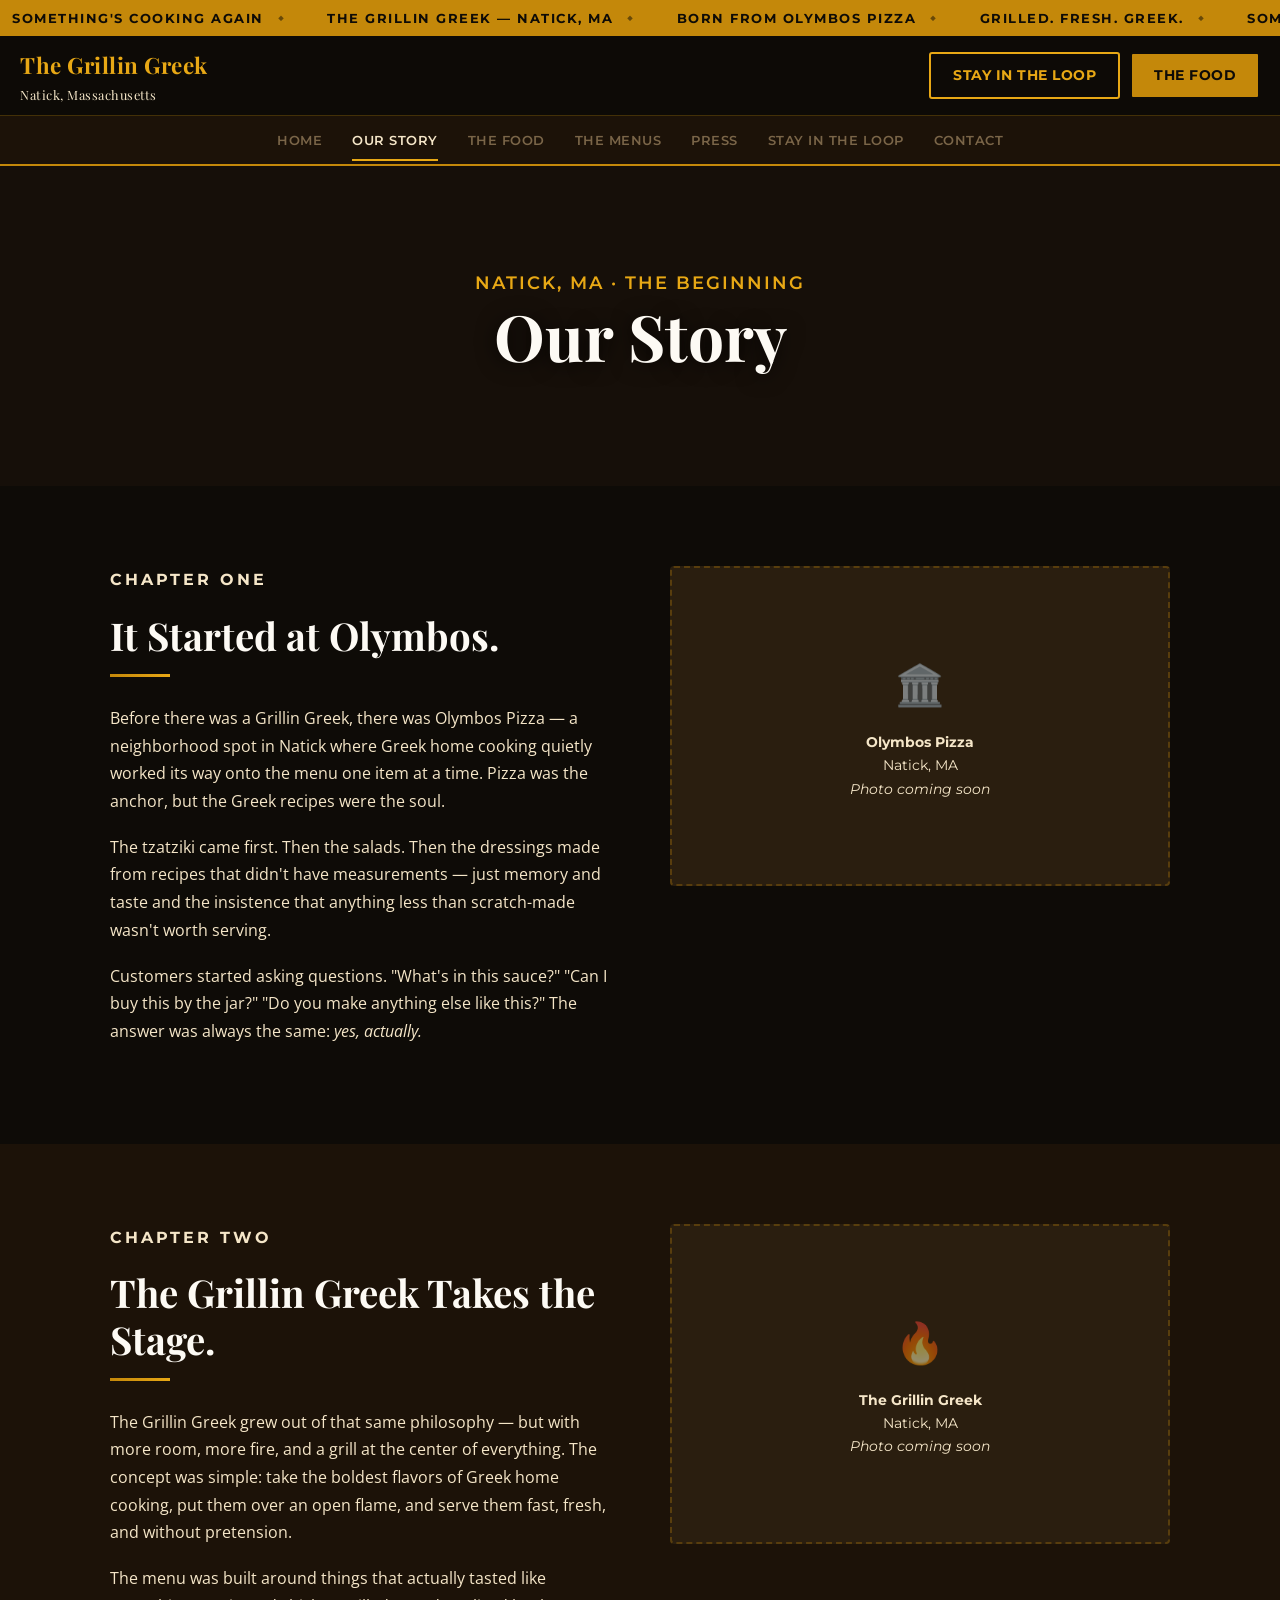
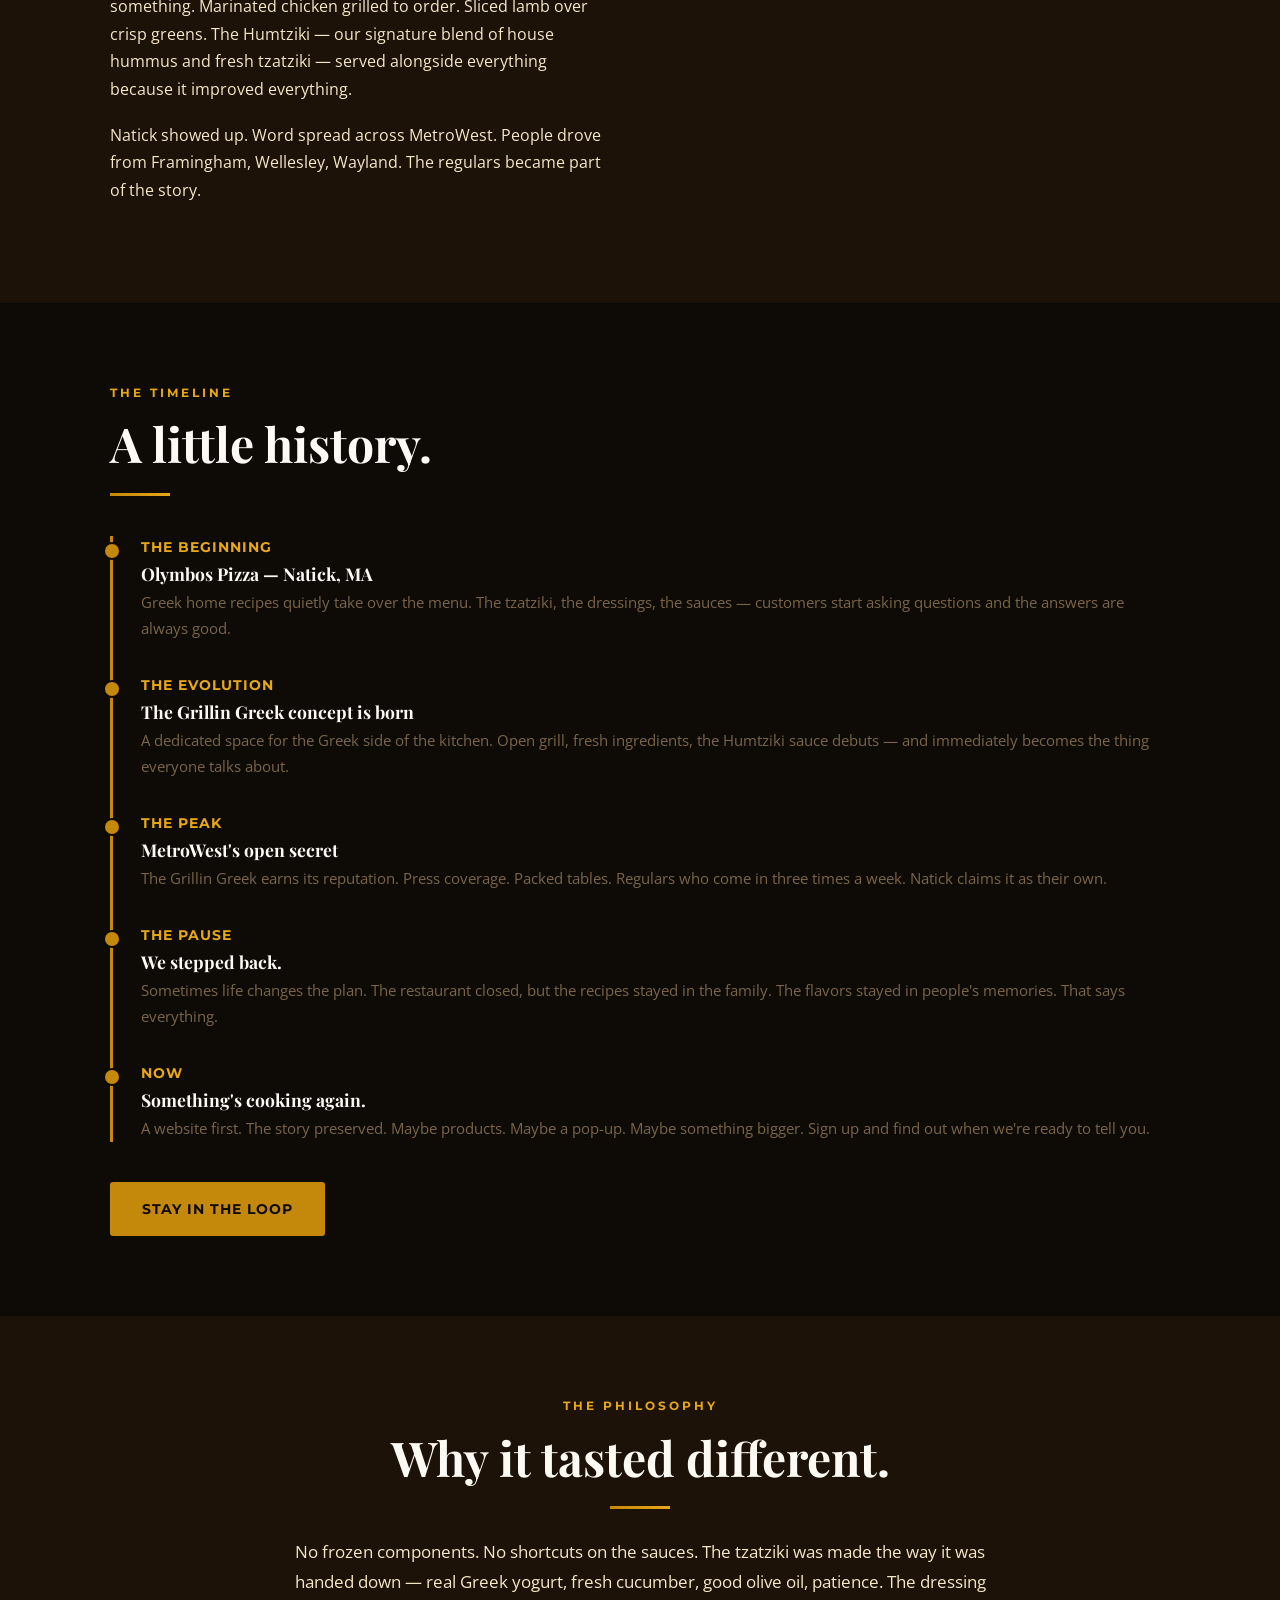
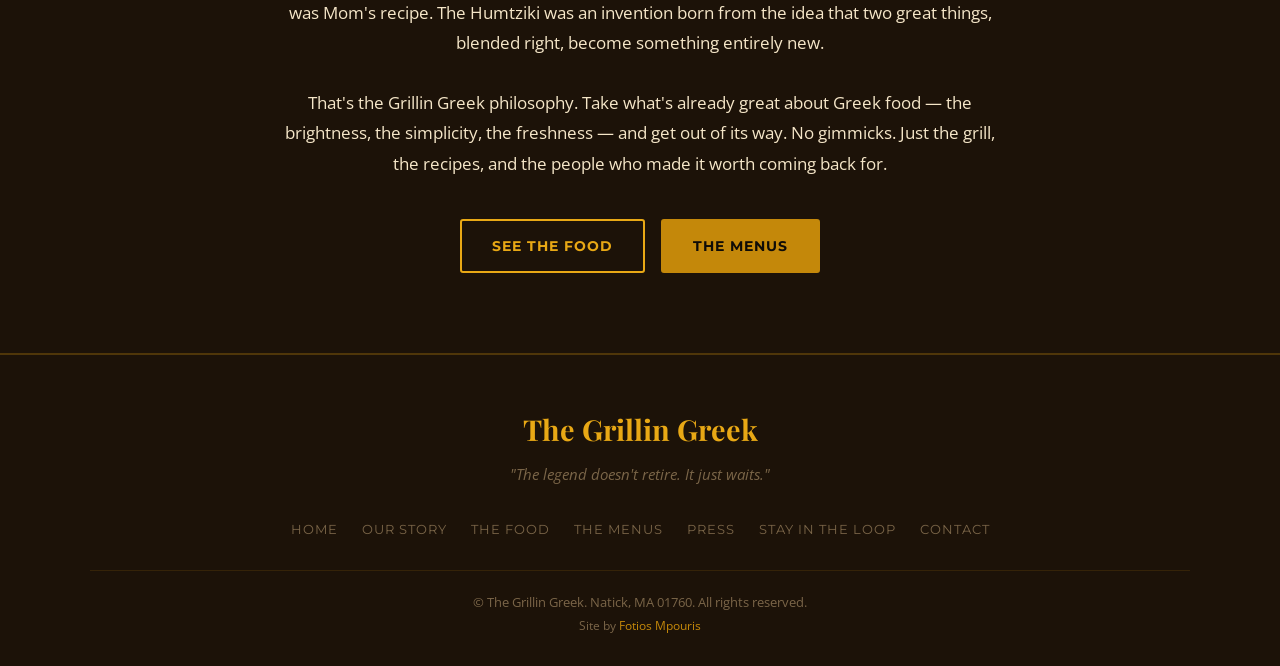
==== about.html @ 69ef20a0 "Rebrand: The Grillin Greek — full site overhaul from ARL - Complete brand identity: warm charcoal/go" ====
<!DOCTYPE html>
<html lang="en">
<head>
  <meta charset="UTF-8" />
  <meta name="viewport" content="width=device-width, initial-scale=1.0" />
  <title>Our Story — The Grillin Greek</title>
  <meta name="description" content="The story of The Grillin Greek — from Olymbos Pizza in Natick to a MetroWest legend." />
  <link rel="stylesheet" href="style.css" />
</head>
<body>

  <!-- Sticky Header + Nav -->
  <div class="site-header-sticky-container">
    <div class="top-banner">
      <div class="ticker-wrap">
        <div class="ticker-content">
          <span>Something's cooking again</span>
          <span>The Grillin Greek — Natick, MA</span>
          <span>Born from Olymbos Pizza</span>
          <span>Grilled. Fresh. Greek.</span>
          <span>Something's cooking again</span>
          <span>The Grillin Greek — Natick, MA</span>
          <span>Born from Olymbos Pizza</span>
          <span>Grilled. Fresh. Greek.</span>
        </div>
      </div>
    </div>

    <header>
      <div class="header-content">
        <div class="logo-group">
          <a href="index.html">
            <div class="logo-text">
              The Grillin Greek
              <span>Natick, Massachusetts</span>
            </div>
          </a>
        </div>
        <div class="header-right">
          <div class="header-buttons">
            <a href="get-involved.html" class="header-notify-btn">Stay in the Loop</a>
            <a href="mission.html" class="header-story-btn">The Food</a>
          </div>
          <button class="hamburger" aria-label="Open menu">
            <div></div><div></div><div></div>
          </button>
        </div>
      </div>
    </header>

    <nav class="main-nav">
      <div class="main-nav-links">
        <a href="index.html">Home</a>
        <a href="about.html" class="active">Our Story</a>
        <a href="mission.html">The Food</a>
        <a href="gallery.html">The Menus</a>
        <a href="projects.html">Press</a>
        <a href="get-involved.html">Stay in the Loop</a>
        <a href="contact.html">Contact</a>
      </div>
    </nav>
  </div>

  <!-- Page Hero -->
  <section class="page-hero" style="background-image: url('images/about.png');">
    <div class="page-hero-content">
      <p class="page-hero-sub">Natick, MA · The Beginning</p>
      <h1>Our Story</h1>
    </div>
  </section>

  <!-- =========================================================
       PART ONE: OLYMBOS PIZZA
       ========================================================= -->
  <section class="section-dark fade-in-section">
    <div class="story-columns">
      <div class="story-text">
        <p class="section-label">Chapter One</p>
        <h2>It Started at Olymbos.</h2>
        <div class="divider"></div>
        <p>
          Before there was a Grillin Greek, there was Olymbos Pizza — a neighborhood
          spot in Natick where Greek home cooking quietly worked its way onto the menu
          one item at a time. Pizza was the anchor, but the Greek recipes were the soul.
        </p>
        <p>
          The tzatziki came first. Then the salads. Then the dressings made from recipes
          that didn't have measurements — just memory and taste and the insistence that
          anything less than scratch-made wasn't worth serving.
        </p>
        <p>
          Customers started asking questions. "What's in this sauce?" "Can I buy this by the jar?"
          "Do you make anything else like this?" The answer was always the same: <em>yes, actually.</em>
        </p>
      </div>
      <div class="story-image-placeholder">
        <span class="ph-icon">🏛️</span>
        <p><strong>Olymbos Pizza</strong><br>Natick, MA<br><em>Photo coming soon</em></p>
      </div>
    </div>
  </section>

  <!-- =========================================================
       PART TWO: THE GRILLIN GREEK IS BORN
       ========================================================= -->
  <section class="section-medium fade-in-section">
    <div class="story-columns" style="flex-direction: row-reverse;">
      <div class="story-text">
        <p class="section-label">Chapter Two</p>
        <h2>The Grillin Greek Takes the Stage.</h2>
        <div class="divider"></div>
        <p>
          The Grillin Greek grew out of that same philosophy — but with more room,
          more fire, and a grill at the center of everything. The concept was simple:
          take the boldest flavors of Greek home cooking, put them over an open flame,
          and serve them fast, fresh, and without pretension.
        </p>
        <p>
          The menu was built around things that actually tasted like something.
          Marinated chicken grilled to order. Sliced lamb over crisp greens.
          The Humtziki — our signature blend of house hummus and fresh tzatziki —
          served alongside everything because it improved everything.
        </p>
        <p>
          Natick showed up. Word spread across MetroWest. People drove from Framingham,
          Wellesley, Wayland. The regulars became part of the story.
        </p>
      </div>
      <div class="story-image-placeholder">
        <span class="ph-icon">🔥</span>
        <p><strong>The Grillin Greek</strong><br>Natick, MA<br><em>Photo coming soon</em></p>
      </div>
    </div>
  </section>

  <!-- =========================================================
       TIMELINE
       ========================================================= -->
  <section class="section-dark fade-in-section">
    <div class="section-wrapper">
      <p class="section-label">The Timeline</p>
      <h2 class="section-title">A little history.</h2>
      <div class="divider"></div>
      <div class="timeline">
        <div class="timeline-item">
          <p class="year">The Beginning</p>
          <h4>Olymbos Pizza — Natick, MA</h4>
          <p>Greek home recipes quietly take over the menu. The tzatziki, the dressings,
             the sauces — customers start asking questions and the answers are always good.</p>
        </div>
        <div class="timeline-item">
          <p class="year">The Evolution</p>
          <h4>The Grillin Greek concept is born</h4>
          <p>A dedicated space for the Greek side of the kitchen. Open grill, fresh ingredients,
             the Humtziki sauce debuts — and immediately becomes the thing everyone talks about.</p>
        </div>
        <div class="timeline-item">
          <p class="year">The Peak</p>
          <h4>MetroWest's open secret</h4>
          <p>The Grillin Greek earns its reputation. Press coverage. Packed tables.
             Regulars who come in three times a week. Natick claims it as their own.</p>
        </div>
        <div class="timeline-item">
          <p class="year">The Pause</p>
          <h4>We stepped back.</h4>
          <p>Sometimes life changes the plan. The restaurant closed, but the recipes
             stayed in the family. The flavors stayed in people's memories. That says everything.</p>
        </div>
        <div class="timeline-item">
          <p class="year">Now</p>
          <h4>Something's cooking again.</h4>
          <p>A website first. The story preserved. Maybe products. Maybe a pop-up.
             Maybe something bigger. Sign up and find out when we're ready to tell you.</p>
        </div>
      </div>
      <div style="margin-top:40px;">
        <a href="get-involved.html" class="btn btn-gold">Stay in the Loop</a>
      </div>
    </div>
  </section>

  <!-- =========================================================
       THE PHILOSOPHY
       ========================================================= -->
  <section class="section-medium fade-in-section">
    <div class="section-wrapper text-center">
      <p class="section-label">The Philosophy</p>
      <h2 class="section-title">Why it tasted different.</h2>
      <div class="divider" style="margin:16px auto 28px;"></div>
      <p class="section-body" style="margin:0 auto 30px;">
        No frozen components. No shortcuts on the sauces. The tzatziki was made the way
        it was handed down — real Greek yogurt, fresh cucumber, good olive oil, patience.
        The dressing was Mom's recipe. The Humtziki was an invention born from the idea
        that two great things, blended right, become something entirely new.
      </p>
      <p class="section-body" style="margin:0 auto;">
        That's the Grillin Greek philosophy. Take what's already great about Greek food —
        the brightness, the simplicity, the freshness — and get out of its way.
        No gimmicks. Just the grill, the recipes, and the people who made it worth coming back for.
      </p>
      <div style="margin-top:40px; display:flex; gap:16px; justify-content:center; flex-wrap:wrap;">
        <a href="mission.html" class="btn btn-outline">See The Food</a>
        <a href="gallery.html" class="btn btn-gold">The Menus</a>
      </div>
    </div>
  </section>

  <!-- Footer -->
  <footer>
    <div class="footer-inner">
      <div class="footer-logo">The Grillin Greek</div>
      <p class="footer-tagline">"The legend doesn't retire. It just waits."</p>
      <nav class="footer-nav">
        <a href="index.html">Home</a>
        <a href="about.html">Our Story</a>
        <a href="mission.html">The Food</a>
        <a href="gallery.html">The Menus</a>
        <a href="projects.html">Press</a>
        <a href="get-involved.html">Stay in the Loop</a>
        <a href="contact.html">Contact</a>
      </nav>
      <p class="footer-copyright">
        © The Grillin Greek. Natick, MA 01760. All rights reserved.<br>
        <span style="font-size:0.75rem;">
          Site by <a href="https://fotiosmpouris.com" target="_blank" rel="noopener" style="color:var(--gg-gold);">Fotios Mpouris</a>
        </span>
      </p>
    </div>
  </footer>

  <script src="script.js"></script>
</body>
</html>
---- style.css ----
/* Import Google Fonts */
@import url('https://fonts.googleapis.com/css2?family=Playfair+Display:ital,wght@0,400;0,700;0,900;1,400;1,700&family=Open+Sans:wght@400;600&family=Montserrat:wght@400;700;900&display=swap');

/* =========================================================
   1. Core Setup & Variables
   ========================================================= */
:root {
  --gg-dark:       #0E0B07;
  --gg-brown:      #1C1208;
  --gg-medium:     #2A1E0F;
  --gg-gold:       #C4880A;
  --gg-amber:      #E8A815;
  --gg-light-gold: #F0C84B;
  --gg-cream:      #F5E6C8;
  --gg-warm-white: #FDFAF4;
  --gg-olive:      #3D5225;
  --gg-blue:       #1B3A6B;
  --gg-stone:      #7A6548;
  --gg-smoke:      rgba(14, 11, 7, 0.85);
  --gg-overlay:    rgba(14, 11, 7, 0.72);

  --banner-height: 36px;
  --header-height: 80px;
  --nav-height:    50px;
  --total-sticky-height: calc(var(--banner-height) + var(--header-height) + var(--nav-height));

  --header-bg: rgba(14, 11, 7, 0.92);
  --header-blur: blur(10px);
}

* { margin: 0; padding: 0; box-sizing: border-box; }
html { scroll-behavior: smooth; }
body {
  font-family: 'Open Sans', Arial, sans-serif;
  line-height: 1.7;
  background-color: var(--gg-dark);
  color: var(--gg-cream);
  overflow-x: hidden;
}
a { color: var(--gg-amber); text-decoration: none; transition: color 0.3s ease; }
a:hover { color: var(--gg-light-gold); }
h1, h2, h3, h4, h5, h6 {
  font-family: 'Playfair Display', Georgia, serif;
  font-weight: 700;
  line-height: 1.2;
  color: var(--gg-warm-white);
}
p { color: var(--gg-cream); }
section[id] { scroll-margin-top: calc(var(--total-sticky-height) + 40px); }

/* =========================================================
   2. Ticker Banner, Header & Navigation
   ========================================================= */
.site-header-sticky-container {
  position: sticky; top: 0; left: 0; width: 100%; z-index: 1000;
}
.top-banner {
  height: var(--banner-height);
  background-color: var(--gg-gold);
  color: var(--gg-dark);
  overflow: hidden;
  position: relative;
}
.ticker-wrap { position: absolute; top: 0; left: 0; width: 100%; height: 100%; }
.ticker-content {
  display: inline-block; white-space: nowrap;
  animation: ticker-scroll 40s linear infinite; height: 100%;
}
.ticker-content span {
  display: inline-flex; align-items: center; height: var(--banner-height);
  padding: 0 12px; color: var(--gg-dark);
  font-family: 'Montserrat', sans-serif; font-weight: 700;
  font-size: 0.82rem; text-transform: uppercase; letter-spacing: 1.5px;
}
.ticker-content span::after {
  content: '◆'; font-size: 0.6rem; margin: 0 14px; opacity: 0.5;
}
@keyframes ticker-scroll { 0% { transform: translateX(0); } 100% { transform: translateX(-50%); } }

header {
  height: var(--header-height);
  background: var(--header-bg);
  backdrop-filter: var(--header-blur);
  -webkit-backdrop-filter: var(--header-blur);
  border-bottom: 1px solid rgba(196, 136, 10, 0.3);
  display: flex; align-items: center;
}
.header-content {
  width: 100%; max-width: 1300px; margin: 0 auto; padding: 0 20px;
  display: flex; justify-content: space-between; align-items: center;
}
.logo-group a { display: flex; align-items: center; gap: 12px; }
.logo { height: 50px; width: auto; }
.logo-text {
  font-family: 'Playfair Display', Georgia, serif;
  font-size: 1.4rem; font-weight: 700;
  color: var(--gg-amber);
  letter-spacing: 0.5px;
}
.logo-text span { color: var(--gg-cream); font-weight: 400; font-size: 0.8rem; display: block; }
.header-right { display: flex; align-items: center; gap: 20px; }
.header-buttons { display: flex; gap: 10px; }
.header-buttons a {
  padding: 9px 22px; font-size: 0.9rem; font-weight: bold; font-family: 'Montserrat', sans-serif;
  border: 2px solid; border-radius: 3px; transition: all 0.3s ease;
  text-transform: uppercase; letter-spacing: 0.5px;
}
.header-notify-btn {
  background: transparent; border-color: var(--gg-amber); color: var(--gg-amber);
}
.header-notify-btn:hover { background: var(--gg-amber); color: var(--gg-dark); }
.header-story-btn {
  background: var(--gg-gold); border-color: var(--gg-gold); color: var(--gg-dark);
}
.header-story-btn:hover { filter: brightness(1.15); color: var(--gg-dark); }

.main-nav {
  height: var(--nav-height);
  background: var(--gg-brown);
  border-bottom: 2px solid var(--gg-gold);
  display: flex; justify-content: center; align-items: center;
}
.main-nav-links { display: flex; gap: 30px; }
.main-nav a {
  color: var(--gg-stone);
  font-family: 'Montserrat', sans-serif; text-transform: uppercase;
  font-weight: 600; font-size: 0.82rem; letter-spacing: 0.5px;
  position: relative; padding: 10px 0;
}
.main-nav a::after {
  content: ''; position: absolute; bottom: 0; left: 0;
  width: 0; height: 2px; background: var(--gg-amber); transition: width 0.3s ease;
}
.main-nav a:hover, .main-nav a.active { color: var(--gg-cream); }
.main-nav a:hover::after, .main-nav a.active::after { width: 100%; }

.hamburger { display: none; cursor: pointer; background: none; border: none; padding: 5px; }
.hamburger div { width: 28px; height: 2px; background-color: var(--gg-cream); margin: 6px 0; transition: 0.4s; }
.hamburger.is-active div:nth-child(1) { transform: rotate(-45deg) translate(-6px, 6px); }
.hamburger.is-active div:nth-child(2) { opacity: 0; }
.hamburger.is-active div:nth-child(3) { transform: rotate(45deg) translate(-6px, -6px); }

.mobile-nav-overlay {
  position: fixed; top: 0; left: 0; width: 100%; height: 100%;
  background: var(--gg-brown); z-index: 1100;
  display: flex; flex-direction: column; align-items: center; justify-content: center;
  transform: translateX(100%); transition: transform 0.4s cubic-bezier(0.77, 0, 0.175, 1);
}
.mobile-nav-overlay.show { transform: translateX(0); }
.mobile-nav-overlay a {
  color: var(--gg-cream); font-size: 1.8rem; margin: 14px 0;
  font-family: 'Playfair Display', serif; font-weight: 700;
}
.mobile-nav-overlay a:hover { color: var(--gg-amber); }
.close-overlay-btn {
  position: absolute; top: 25px; right: 30px;
  font-size: 2.5rem; color: var(--gg-cream); background: none; border: none; cursor: pointer;
}

/* =========================================================
   3. Page Hero Banners (non-home)
   ========================================================= */
.page-hero {
  min-height: 320px;
  display: flex; align-items: center; justify-content: center;
  background-color: var(--gg-medium);
  background-size: cover; background-position: center;
  position: relative; text-align: center; padding: 60px 20px;
}
.page-hero::before {
  content: ''; position: absolute; inset: 0;
  background: var(--gg-overlay);
}
.page-hero-content { position: relative; z-index: 2; max-width: 800px; }
.page-hero h1 {
  font-size: clamp(2.2rem, 6vw, 4rem); color: var(--gg-warm-white);
  text-shadow: 0 2px 20px rgba(0,0,0,0.8);
  margin-bottom: 10px;
}
.page-hero .page-hero-sub {
  font-size: 1.1rem; color: var(--gg-amber);
  font-family: 'Montserrat', sans-serif; text-transform: uppercase;
  letter-spacing: 2px; font-weight: 600;
}

/* =========================================================
   4. Common Section Styles
   ========================================================= */
.section-wrapper {
  max-width: 1100px; margin: 0 auto; padding: 80px 20px;
}
.section-label {
  font-family: 'Montserrat', sans-serif; text-transform: uppercase;
  font-size: 0.75rem; letter-spacing: 3px; color: var(--gg-amber);
  font-weight: 700; margin-bottom: 12px;
}
.section-title {
  font-size: clamp(1.8rem, 4vw, 3rem);
  color: var(--gg-warm-white);
  margin-bottom: 20px;
}
.section-body {
  font-size: 1.05rem; color: var(--gg-cream);
  max-width: 720px; line-height: 1.8;
}
.divider {
  width: 60px; height: 3px;
  background: linear-gradient(90deg, var(--gg-gold), var(--gg-amber));
  margin: 16px 0 28px;
}

/* Alternating section backgrounds */
.section-dark   { background-color: var(--gg-dark); }
.section-medium { background-color: var(--gg-brown); }
.section-warm   { background-color: var(--gg-medium); }

/* =========================================================
   5. Homepage — Hero
   ========================================================= */
#home-page .hero-main {
  min-height: calc(100vh - var(--total-sticky-height));
  display: flex; align-items: center; justify-content: center;
  background-image: url('images/homebannerdark.png');
  background-size: cover; background-position: center;
  position: relative; text-align: center; padding: 80px 20px 60px;
}
#home-page .hero-main::before {
  content: ''; position: absolute; inset: 0;
  background: linear-gradient(180deg,
    rgba(14,11,7,0.75) 0%,
    rgba(14,11,7,0.60) 50%,
    rgba(14,11,7,0.90) 100%);
}
#home-page .hero-content {
  position: relative; z-index: 2; max-width: 900px;
}
#home-page .hero-eyebrow {
  font-family: 'Montserrat', sans-serif; font-weight: 700;
  font-size: 0.8rem; text-transform: uppercase; letter-spacing: 4px;
  color: var(--gg-amber); margin-bottom: 20px;
  display: inline-block;
  border: 1px solid rgba(232, 168, 21, 0.4);
  padding: 6px 18px; border-radius: 2px;
}
#home-page .hero-title {
  font-family: 'Playfair Display', Georgia, serif;
  font-weight: 900; font-size: clamp(3.5rem, 12vw, 8rem);
  color: var(--gg-warm-white); line-height: 1;
  text-shadow: 0 4px 30px rgba(0,0,0,0.8), 0 0 60px rgba(196,136,10,0.2);
  margin-bottom: 10px;
}
#home-page .hero-location {
  font-family: 'Montserrat', sans-serif; font-weight: 400;
  font-size: clamp(0.9rem, 2vw, 1.2rem); text-transform: uppercase;
  letter-spacing: 5px; color: var(--gg-stone); margin-bottom: 28px;
}
#home-page .hero-tagline {
  font-family: 'Playfair Display', Georgia, serif;
  font-style: italic; font-size: clamp(1.3rem, 3.5vw, 2rem);
  color: var(--gg-amber); margin-bottom: 45px;
  text-shadow: 0 2px 10px rgba(0,0,0,0.6);
}
#home-page .hero-buttons {
  display: flex; gap: 16px; justify-content: center; flex-wrap: wrap;
}
#home-page .hero-buttons a {
  padding: 14px 36px; font-size: 1rem; font-weight: bold;
  font-family: 'Montserrat', sans-serif; text-transform: uppercase;
  letter-spacing: 1px; border: 2px solid; border-radius: 3px;
  transition: all 0.3s ease;
}
#home-page .btn-primary {
  background: var(--gg-gold); border-color: var(--gg-gold); color: var(--gg-dark);
}
#home-page .btn-primary:hover { filter: brightness(1.15); color: var(--gg-dark); }
#home-page .btn-ghost {
  background: transparent; border-color: var(--gg-cream); color: var(--gg-cream);
}
#home-page .btn-ghost:hover { background: var(--gg-cream); color: var(--gg-dark); }

/* =========================================================
   6. Homepage — You Remember Us
   ========================================================= */
#home-page .remember-section {
  background-color: var(--gg-brown);
  padding: 80px 20px;
  text-align: center;
}
#home-page .remember-section .section-wrapper {
  padding: 0;
  display: flex; flex-direction: column; align-items: center;
}
#home-page .remember-section blockquote {
  font-family: 'Playfair Display', Georgia, serif;
  font-style: italic; font-size: clamp(1.2rem, 3vw, 1.7rem);
  color: var(--gg-cream); max-width: 720px; line-height: 1.6;
  border-left: 4px solid var(--gg-gold); padding-left: 24px;
  text-align: left; margin: 30px 0;
}

/* =========================================================
   7. Homepage — Signature Cards
   ========================================================= */
#home-page .signatures-section {
  background-color: var(--gg-dark);
  padding: 80px 20px;
}
.signatures-grid {
  display: grid;
  grid-template-columns: repeat(auto-fit, minmax(240px, 1fr));
  gap: 24px; margin-top: 40px;
}
.sig-card {
  background: var(--gg-brown);
  border: 1px solid rgba(196, 136, 10, 0.2);
  border-radius: 4px; padding: 36px 28px;
  text-align: center; transition: all 0.3s ease;
}
.sig-card:hover {
  border-color: var(--gg-amber);
  transform: translateY(-4px);
  box-shadow: 0 8px 30px rgba(196, 136, 10, 0.15);
}
.sig-card .sig-icon {
  font-size: 2.8rem; margin-bottom: 16px; display: block;
}
.sig-card h3 {
  font-size: 1.3rem; color: var(--gg-amber); margin-bottom: 10px;
}
.sig-card p { font-size: 0.95rem; color: var(--gg-stone); line-height: 1.6; }

/* =========================================================
   8. Homepage — Join the List (inline mini form)
   ========================================================= */
#home-page .list-section {
  background-color: var(--gg-medium);
  padding: 80px 20px; text-align: center;
}
#home-page .list-section .section-wrapper { padding: 0; }
.mini-form { display: flex; gap: 12px; justify-content: center; flex-wrap: wrap; margin-top: 32px; }
.mini-form input {
  padding: 14px 20px; font-size: 1rem;
  background: var(--gg-brown); border: 1px solid rgba(196,136,10,0.4);
  color: var(--gg-cream); border-radius: 3px; min-width: 240px;
  font-family: 'Open Sans', sans-serif; outline: none;
  transition: border-color 0.3s;
}
.mini-form input::placeholder { color: var(--gg-stone); }
.mini-form input:focus { border-color: var(--gg-amber); }
.mini-form button {
  padding: 14px 32px; font-size: 1rem; font-weight: 700;
  font-family: 'Montserrat', sans-serif; text-transform: uppercase; letter-spacing: 1px;
  background: var(--gg-gold); color: var(--gg-dark);
  border: none; border-radius: 3px; cursor: pointer; transition: all 0.3s ease;
}
.mini-form button:hover { filter: brightness(1.15); }
.mini-form button:disabled { opacity: 0.6; cursor: not-allowed; }

/* =========================================================
   9. About / Story Page
   ========================================================= */
.story-columns {
  display: grid; grid-template-columns: 1fr 1fr;
  gap: 60px; align-items: start; padding: 80px 20px;
  max-width: 1100px; margin: 0 auto;
}
.story-columns .story-text h2 { font-size: clamp(1.6rem, 3vw, 2.4rem); margin-bottom: 16px; }
.story-columns .story-text p { margin-bottom: 18px; font-size: 1.02rem; color: var(--gg-cream); }
.story-image-placeholder {
  background: var(--gg-medium); border: 2px dashed rgba(196,136,10,0.3);
  border-radius: 4px; min-height: 320px;
  display: flex; align-items: center; justify-content: center;
  flex-direction: column; gap: 12px; color: var(--gg-stone);
  font-family: 'Montserrat', sans-serif; font-size: 0.85rem;
  text-align: center; padding: 20px;
}
.story-image-placeholder .ph-icon { font-size: 2.5rem; opacity: 0.5; }
.story-image img { width: 100%; border-radius: 4px; }

.timeline {
  border-left: 3px solid var(--gg-gold);
  padding-left: 28px; margin: 40px 0;
}
.timeline-item { position: relative; margin-bottom: 32px; }
.timeline-item::before {
  content: ''; position: absolute; left: -38px; top: 6px;
  width: 14px; height: 14px; border-radius: 50%;
  background: var(--gg-gold); border: 2px solid var(--gg-dark);
}
.timeline-item .year {
  font-family: 'Montserrat', sans-serif; font-weight: 700;
  color: var(--gg-amber); font-size: 0.85rem;
  letter-spacing: 1px; text-transform: uppercase; margin-bottom: 4px;
}
.timeline-item h4 { font-size: 1.1rem; color: var(--gg-warm-white); margin-bottom: 6px; }
.timeline-item p { font-size: 0.95rem; color: var(--gg-stone); }

/* =========================================================
   10. The Food Page
   ========================================================= */
.food-hero-bg { background-image: url('images/missionbanner.png'); }

.food-items { max-width: 1100px; margin: 0 auto; padding: 80px 20px; }
.food-item {
  display: grid; grid-template-columns: 1fr 1fr;
  gap: 50px; align-items: center; margin-bottom: 80px;
  padding-bottom: 80px; border-bottom: 1px solid rgba(196,136,10,0.12);
}
.food-item:last-child { border-bottom: none; margin-bottom: 0; }
.food-item.reverse { direction: rtl; }
.food-item.reverse > * { direction: ltr; }
.food-item-text h2 { font-size: clamp(1.5rem, 3vw, 2.2rem); margin-bottom: 10px; }
.food-item-text .food-label {
  font-family: 'Montserrat', sans-serif; font-size: 0.75rem; text-transform: uppercase;
  letter-spacing: 2px; color: var(--gg-amber); font-weight: 700; margin-bottom: 14px;
  display: block;
}
.food-item-text p { font-size: 1.02rem; color: var(--gg-cream); margin-bottom: 14px; }
.food-item-img {
  background: var(--gg-medium); border: 2px dashed rgba(196,136,10,0.25);
  border-radius: 4px; min-height: 280px;
  display: flex; align-items: center; justify-content: center;
  flex-direction: column; gap: 12px; color: var(--gg-stone);
  font-family: 'Montserrat', sans-serif; font-size: 0.85rem; text-align: center; padding: 20px;
}
.food-item-img .ph-icon { font-size: 2.5rem; opacity: 0.5; }
.food-item-img img { width: 100%; height: 100%; object-fit: cover; border-radius: 4px; }
.food-tag {
  display: inline-block; padding: 4px 12px; border-radius: 2px;
  font-family: 'Montserrat', sans-serif; font-size: 0.72rem;
  text-transform: uppercase; letter-spacing: 1px; font-weight: 700;
  margin-top: 12px; margin-right: 6px;
  background: rgba(196,136,10,0.15); color: var(--gg-amber);
  border: 1px solid rgba(196,136,10,0.3);
}

/* =========================================================
   11. Menus / Gallery Page
   ========================================================= */
.menus-hero-bg { background-image: url('images/gallery.png'); }

.menus-intro { max-width: 700px; margin: 0 auto; text-align: center; padding: 60px 20px 40px; }
.menus-intro h2 { font-size: clamp(1.6rem, 3vw, 2.4rem); margin-bottom: 16px; }
.menus-intro p { font-size: 1.05rem; color: var(--gg-stone); }

.menu-gallery-grid {
  display: grid;
  grid-template-columns: repeat(auto-fit, minmax(280px, 1fr));
  gap: 20px; padding: 0 20px 80px; max-width: 1200px; margin: 0 auto;
}
.menu-gallery-item {
  background: var(--gg-medium); border: 1px solid rgba(196,136,10,0.15);
  border-radius: 4px; overflow: hidden; transition: all 0.3s ease;
  min-height: 320px; display: flex; align-items: stretch;
}
.menu-gallery-item:hover {
  border-color: var(--gg-amber);
  box-shadow: 0 6px 25px rgba(196,136,10,0.12);
  transform: translateY(-3px);
}
.menu-gallery-item img { width: 100%; height: 100%; object-fit: cover; display: block; }
.menu-gallery-placeholder {
  width: 100%; display: flex; align-items: center; justify-content: center;
  flex-direction: column; gap: 12px; padding: 40px 20px; text-align: center;
  color: var(--gg-stone); font-family: 'Montserrat', sans-serif;
}
.menu-gallery-placeholder .ph-icon { font-size: 3rem; opacity: 0.4; }
.menu-gallery-placeholder p { font-size: 0.85rem; }

/* Press Section */
.press-section { background-color: var(--gg-brown); padding: 80px 20px; }
.press-section .section-wrapper { padding: 0; max-width: 900px; }
.press-items { display: flex; flex-direction: column; gap: 28px; margin-top: 40px; }
.press-item {
  background: var(--gg-medium); border-left: 4px solid var(--gg-gold);
  padding: 24px 28px; border-radius: 0 4px 4px 0;
}
.press-item .press-source {
  font-family: 'Montserrat', sans-serif; font-size: 0.75rem; text-transform: uppercase;
  letter-spacing: 2px; color: var(--gg-amber); font-weight: 700; margin-bottom: 8px;
}
.press-item h3 { font-size: 1.1rem; color: var(--gg-warm-white); margin-bottom: 8px; }
.press-item p { font-size: 0.95rem; color: var(--gg-stone); }

/* =========================================================
   12. Stay in the Loop (Signup Page)
   ========================================================= */
.loop-hero-bg { background-image: url('images/getinvolved.png'); }

.loop-section { background-color: var(--gg-dark); padding: 80px 20px; }
.loop-section .section-wrapper { padding: 0; max-width: 700px; }

.interest-form {
  background: var(--gg-brown); border: 1px solid rgba(196,136,10,0.2);
  border-radius: 6px; padding: 48px 40px; margin-top: 40px;
}
.form-group { margin-bottom: 24px; }
.form-group label {
  display: block; font-family: 'Montserrat', sans-serif;
  font-size: 0.78rem; text-transform: uppercase; letter-spacing: 1px;
  color: var(--gg-amber); font-weight: 700; margin-bottom: 8px;
}
.form-group input, .form-group select, .form-group textarea {
  width: 100%; padding: 13px 18px; font-size: 1rem;
  background: var(--gg-medium); border: 1px solid rgba(196,136,10,0.3);
  color: var(--gg-cream); border-radius: 3px;
  font-family: 'Open Sans', sans-serif; outline: none;
  transition: border-color 0.3s;
}
.form-group input::placeholder,
.form-group textarea::placeholder { color: var(--gg-stone); }
.form-group input:focus,
.form-group select:focus,
.form-group textarea:focus { border-color: var(--gg-amber); }
.form-group select option { background: var(--gg-medium); }
.form-group textarea { resize: vertical; min-height: 100px; }

.checkbox-group { display: flex; flex-direction: column; gap: 10px; margin-top: 8px; }
.checkbox-group label {
  display: flex; align-items: center; gap: 10px;
  font-family: 'Open Sans', sans-serif; font-size: 0.95rem;
  text-transform: none; letter-spacing: 0; color: var(--gg-cream); cursor: pointer;
}
.checkbox-group input[type="checkbox"] {
  width: 18px; height: 18px; accent-color: var(--gg-amber);
  flex-shrink: 0; padding: 0;
}

.form-submit-btn {
  width: 100%; padding: 16px; font-size: 1rem; font-weight: 700;
  font-family: 'Montserrat', sans-serif; text-transform: uppercase; letter-spacing: 1.5px;
  background: var(--gg-gold); color: var(--gg-dark);
  border: none; border-radius: 3px; cursor: pointer; transition: all 0.3s ease;
  margin-top: 8px;
}
.form-submit-btn:hover { filter: brightness(1.12); }
.form-submit-btn:disabled { opacity: 0.6; cursor: not-allowed; }
.form-note {
  font-size: 0.82rem; color: var(--gg-stone); text-align: center; margin-top: 14px;
}

/* =========================================================
   13. Contact Page
   ========================================================= */
.contact-hero-bg { background-image: url('images/contact.png'); }

.contact-section { background-color: var(--gg-dark); padding: 80px 20px; }
.contact-section .section-wrapper { padding: 0; max-width: 800px; }

.contact-grid { display: grid; grid-template-columns: 1fr 1fr; gap: 50px; margin-top: 40px; }
.contact-info h3 { font-size: 1.3rem; margin-bottom: 16px; }
.contact-info p { font-size: 0.98rem; color: var(--gg-stone); margin-bottom: 20px; }
.contact-detail {
  display: flex; align-items: flex-start; gap: 14px; margin-bottom: 16px;
}
.contact-detail .detail-icon { font-size: 1.3rem; flex-shrink: 0; margin-top: 2px; }
.contact-detail p { margin: 0; color: var(--gg-cream); }

/* =========================================================
   14. Footer
   ========================================================= */
footer {
  background-color: var(--gg-brown);
  border-top: 2px solid rgba(196,136,10,0.3);
  padding: 50px 20px 30px;
  text-align: center;
}
.footer-inner { max-width: 1100px; margin: 0 auto; }
.footer-logo {
  font-family: 'Playfair Display', Georgia, serif;
  font-size: 1.8rem; font-weight: 700; color: var(--gg-amber);
  margin-bottom: 8px;
}
.footer-tagline {
  font-style: italic; color: var(--gg-stone); font-size: 0.95rem;
  margin-bottom: 30px;
}
.footer-nav {
  display: flex; flex-wrap: wrap; justify-content: center;
  gap: 8px 24px; margin-bottom: 30px;
}
.footer-nav a {
  font-family: 'Montserrat', sans-serif; font-size: 0.82rem;
  text-transform: uppercase; letter-spacing: 1px;
  color: var(--gg-stone);
}
.footer-nav a:hover { color: var(--gg-amber); }
.footer-copyright {
  font-size: 0.82rem; color: var(--gg-stone);
  border-top: 1px solid rgba(196,136,10,0.15); padding-top: 20px; margin-top: 10px;
}

/* =========================================================
   15. Utility & Shared Components
   ========================================================= */
.btn {
  display: inline-block; padding: 13px 30px;
  font-family: 'Montserrat', sans-serif; font-weight: 700; font-size: 0.9rem;
  text-transform: uppercase; letter-spacing: 1px; border: 2px solid;
  border-radius: 3px; transition: all 0.3s ease; cursor: pointer;
}
.btn-gold { background: var(--gg-gold); border-color: var(--gg-gold); color: var(--gg-dark); }
.btn-gold:hover { filter: brightness(1.12); color: var(--gg-dark); }
.btn-outline { background: transparent; border-color: var(--gg-amber); color: var(--gg-amber); }
.btn-outline:hover { background: var(--gg-amber); color: var(--gg-dark); }
.text-center { text-align: center; }
.text-gold { color: var(--gg-amber); }
.text-italic { font-style: italic; }

/* Fade-in animation */
.fade-in-section { opacity: 0; transform: translateY(25px); transition: opacity 0.6s ease, transform 0.6s ease; }
.fade-in-section.is-visible { opacity: 1; transform: translateY(0); }

/* =========================================================
   16. Responsive
   ========================================================= */
@media (max-width: 900px) {
  .story-columns { grid-template-columns: 1fr; gap: 40px; }
  .food-item { grid-template-columns: 1fr; }
  .food-item.reverse { direction: ltr; }
  .contact-grid { grid-template-columns: 1fr; gap: 40px; }
}

@media (max-width: 768px) {
  .main-nav { display: none; }
  .hamburger { display: block; }
  .header-buttons { display: none; }

  #home-page .hero-title { font-size: clamp(2.8rem, 15vw, 5rem); }
  #home-page .hero-tagline { font-size: 1.2rem; }

  .section-wrapper { padding: 50px 20px; }
  .food-items { padding: 50px 20px; }

  .menu-gallery-grid { grid-template-columns: 1fr 1fr; }

  .interest-form { padding: 32px 22px; }

  .mini-form { flex-direction: column; align-items: stretch; max-width: 400px; margin: 32px auto 0; }
  .mini-form input { min-width: unset; }

  .signatures-grid { grid-template-columns: 1fr 1fr; }
}

@media (max-width: 480px) {
  .menu-gallery-grid { grid-template-columns: 1fr; }
  .signatures-grid { grid-template-columns: 1fr; }
  #home-page .hero-buttons { flex-direction: column; align-items: center; }
  #home-page .hero-buttons a { width: 100%; max-width: 280px; text-align: center; }
}
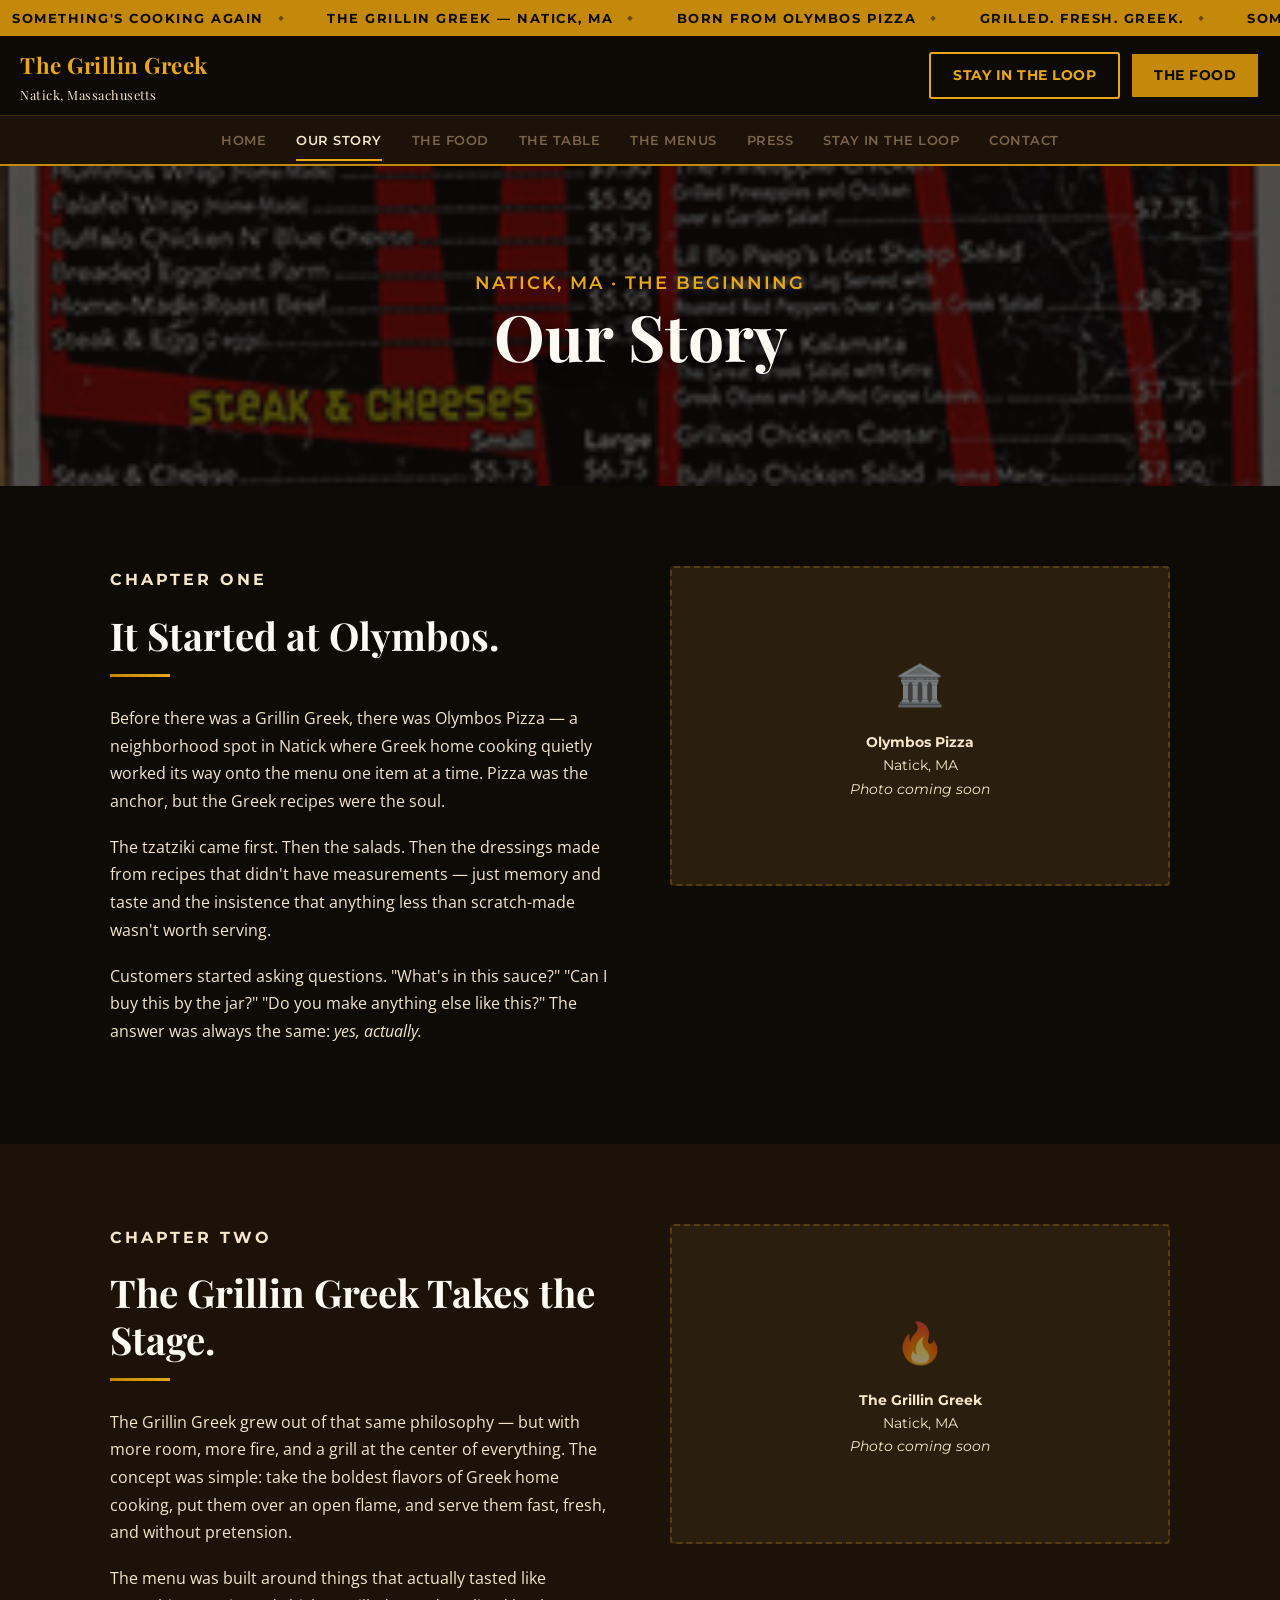
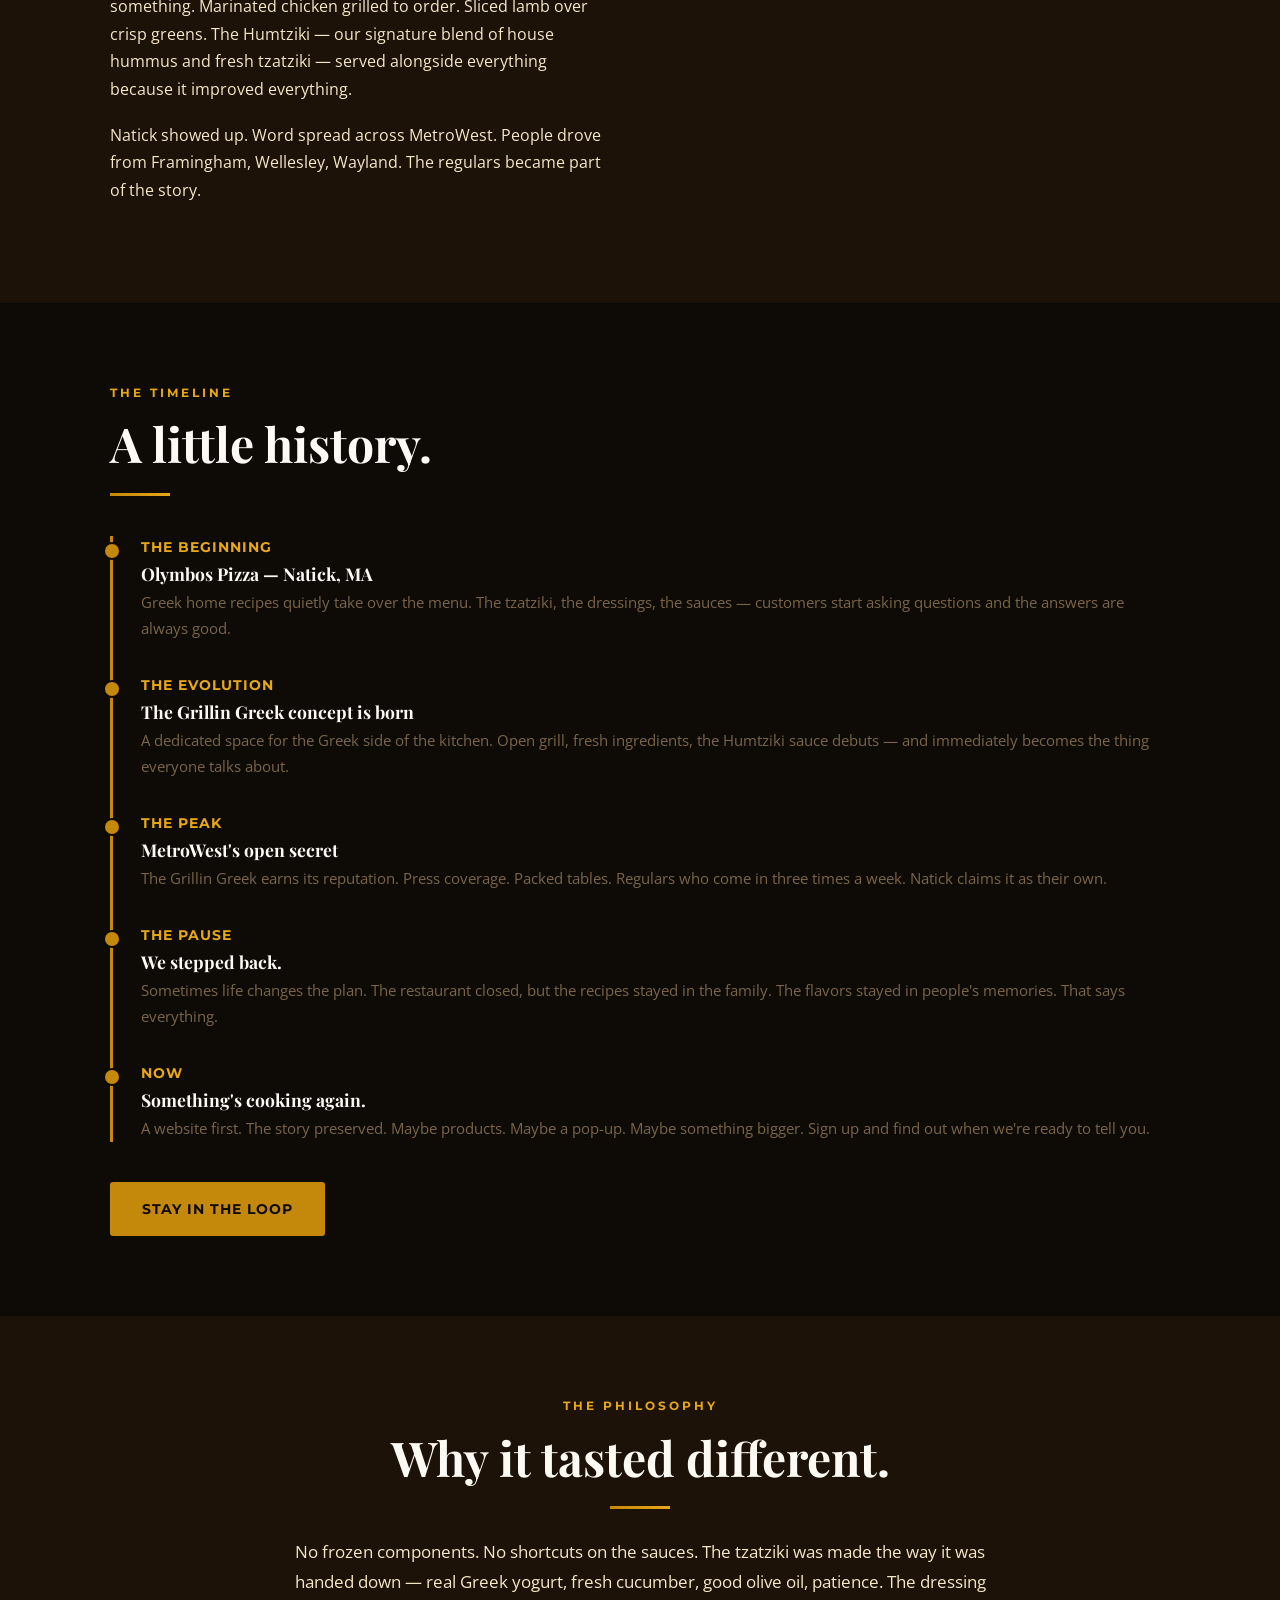
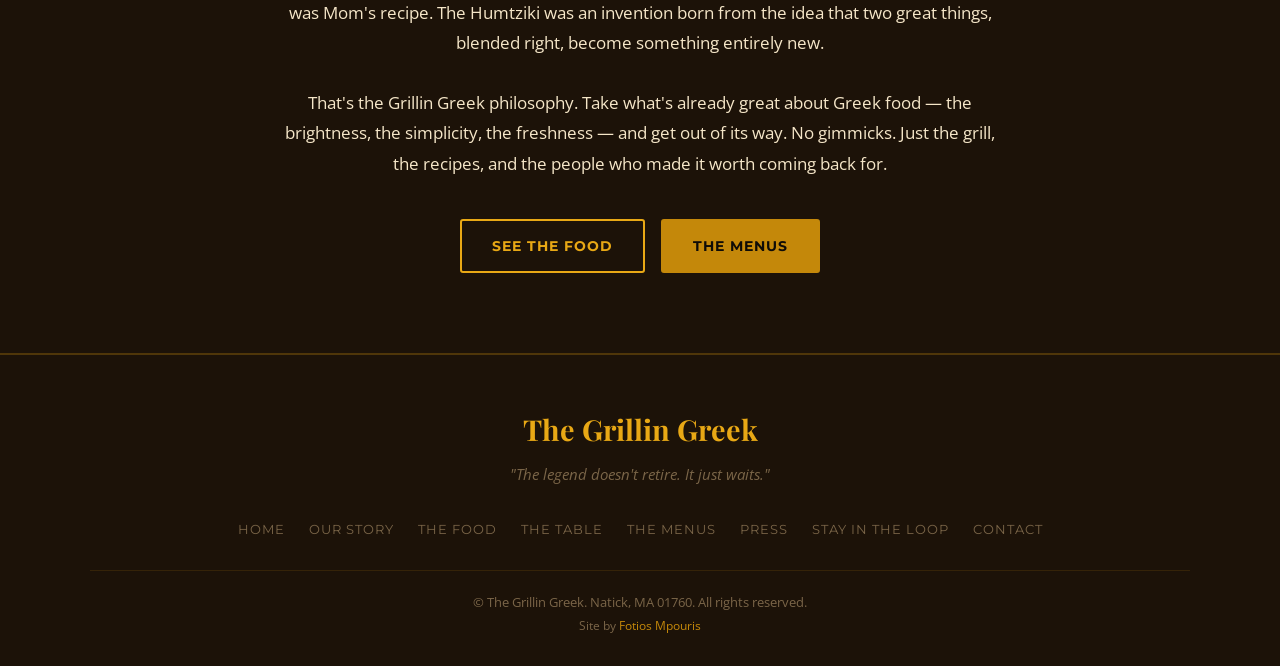
==== commit 15aca070: "﻿Add The Table: speculative full menu + archived private dinner menus - New page the-table.html: a h" ====
--- a/about.html
+++ b/about.html
@@ -53,6 +53,7 @@
         <a href="index.html">Home</a>
         <a href="about.html" class="active">Our Story</a>
         <a href="mission.html">The Food</a>
+        <a href="the-table.html">The Table</a>
         <a href="gallery.html">The Menus</a>
         <a href="projects.html">Press</a>
         <a href="get-involved.html">Stay in the Loop</a>
@@ -62,7 +63,7 @@
   </div>
 
   <!-- Page Hero -->
-  <section class="page-hero" style="background-image: url('images/about.png');">
+  <section class="page-hero" style="background-image: url('images/grillin02.jpg');">
     <div class="page-hero-content">
       <p class="page-hero-sub">Natick, MA · The Beginning</p>
       <h1>Our Story</h1>
@@ -214,6 +215,7 @@
         <a href="index.html">Home</a>
         <a href="about.html">Our Story</a>
         <a href="mission.html">The Food</a>
+        <a href="the-table.html">The Table</a>
         <a href="gallery.html">The Menus</a>
         <a href="projects.html">Press</a>
         <a href="get-involved.html">Stay in the Loop</a>
--- a/style.css
+++ b/style.css
@@ -220,7 +220,7 @@
 #home-page .hero-main {
   min-height: calc(100vh - var(--total-sticky-height));
   display: flex; align-items: center; justify-content: center;
-  background-image: url('images/homebannerdark.png');
+  background-image: url('images/grillin01.jpg');
   background-size: cover; background-position: center;
   position: relative; text-align: center; padding: 80px 20px 60px;
 }
@@ -398,7 +398,7 @@
 /* =========================================================
    10. The Food Page
    ========================================================= */
-.food-hero-bg { background-image: url('images/missionbanner.png'); }
+.food-hero-bg { background-image: url('images/grillin03.jpg'); }
 
 .food-items { max-width: 1100px; margin: 0 auto; padding: 80px 20px; }
 .food-item {
@@ -437,7 +437,7 @@
 /* =========================================================
    11. Menus / Gallery Page
    ========================================================= */
-.menus-hero-bg { background-image: url('images/gallery.png'); }
+.menus-hero-bg { background-image: url('images/grillin04.jpg'); }
 
 .menus-intro { max-width: 700px; margin: 0 auto; text-align: center; padding: 60px 20px 40px; }
 .menus-intro h2 { font-size: clamp(1.6rem, 3vw, 2.4rem); margin-bottom: 16px; }
@@ -485,7 +485,7 @@
 /* =========================================================
    12. Stay in the Loop (Signup Page)
    ========================================================= */
-.loop-hero-bg { background-image: url('images/getinvolved.png'); }
+.loop-hero-bg { background-image: url('images/grillin05.jpg'); }
 
 .loop-section { background-color: var(--gg-dark); padding: 80px 20px; }
 .loop-section .section-wrapper { padding: 0; max-width: 700px; }
@@ -542,7 +542,7 @@
 /* =========================================================
    13. Contact Page
    ========================================================= */
-.contact-hero-bg { background-image: url('images/contact.png'); }
+.contact-hero-bg { background-image: url('images/grillin05.jpg'); }
 
 .contact-section { background-color: var(--gg-dark); padding: 80px 20px; }
 .contact-section .section-wrapper { padding: 0; max-width: 800px; }
@@ -648,3 +648,184 @@
   #home-page .hero-buttons { flex-direction: column; align-items: center; }
   #home-page .hero-buttons a { width: 100%; max-width: 280px; text-align: center; }
 }
+
+
+/* =========================================================
+   THE TABLE � Speculative full menu page
+   ========================================================= */
+.table-hero-bg { background-image: url('images/grillin01.jpg'); }
+
+/* Intro block shared with other pages uses .section-dark / section-wrapper */
+
+/* Menu category columns */
+.menu-catalog {
+  max-width: 1180px;
+  margin: 0 auto;
+  padding: 70px 24px 30px;
+  display: grid;
+  grid-template-columns: 1fr 1fr;
+  gap: 52px 64px;
+}
+.menu-cat {
+  position: relative;
+}
+.menu-cat h3 {
+  font-family: 'Playfair Display', serif;
+  font-size: 1.65rem;
+  color: var(--gg-amber);
+  letter-spacing: 0.5px;
+  margin-bottom: 6px;
+}
+.menu-cat .cat-rule {
+  width: 64px;
+  height: 2px;
+  background: var(--gg-gold);
+  margin: 6px 0 22px;
+  opacity: 0.8;
+}
+.menu-cat .cat-sub {
+  color: var(--gg-stone);
+  font-size: 0.82rem;
+  font-style: italic;
+  letter-spacing: 1px;
+  text-transform: uppercase;
+  margin-bottom: 14px;
+  display: block;
+}
+.menu-cat ul {
+  list-style: none;
+  padding: 0;
+  margin: 0;
+}
+.menu-cat li {
+  padding: 14px 0;
+  border-bottom: 1px dashed rgba(196, 136, 10, 0.18);
+}
+.menu-cat li:last-child { border-bottom: none; }
+.menu-cat li .dish-name {
+  display: block;
+  font-family: 'Playfair Display', serif;
+  font-size: 1.08rem;
+  color: var(--gg-warm-white);
+  margin-bottom: 4px;
+  font-weight: 600;
+}
+.menu-cat li .dish-note {
+  display: block;
+  color: var(--gg-cream);
+  font-size: 0.92rem;
+  opacity: 0.78;
+  line-height: 1.5;
+}
+
+/* Archive menus � parchment-style cards */
+.archive-intro {
+  max-width: 820px;
+  margin: 0 auto;
+  padding: 30px 24px 10px;
+  text-align: center;
+}
+.archive-menu-grid {
+  max-width: 1180px;
+  margin: 0 auto;
+  padding: 40px 24px 60px;
+  display: grid;
+  grid-template-columns: 1fr 1fr;
+  gap: 48px;
+}
+.archive-menu {
+  background: linear-gradient(180deg, #1a1208 0%, #0f0905 100%);
+  border: 1px solid rgba(196, 136, 10, 0.28);
+  border-radius: 4px;
+  padding: 48px 44px;
+  position: relative;
+  box-shadow:
+    inset 0 0 0 1px rgba(196, 136, 10, 0.08),
+    0 20px 60px rgba(0, 0, 0, 0.4);
+}
+.archive-menu::before {
+  content: "";
+  position: absolute;
+  top: 14px; left: 14px; right: 14px; bottom: 14px;
+  border: 1px solid rgba(196, 136, 10, 0.22);
+  pointer-events: none;
+}
+.archive-menu .menu-meta {
+  text-align: center;
+  color: var(--gg-stone);
+  font-size: 0.72rem;
+  letter-spacing: 3px;
+  text-transform: uppercase;
+  margin-bottom: 14px;
+}
+.archive-menu h3 {
+  text-align: center;
+  font-family: 'Playfair Display', serif;
+  font-size: 1.85rem;
+  color: var(--gg-amber);
+  margin-bottom: 8px;
+}
+.archive-menu .menu-subtitle {
+  text-align: center;
+  color: var(--gg-cream);
+  font-style: italic;
+  opacity: 0.7;
+  font-size: 0.92rem;
+  margin-bottom: 32px;
+}
+.archive-menu .menu-rule {
+  width: 90px;
+  height: 1px;
+  background: var(--gg-gold);
+  margin: 18px auto 28px;
+  opacity: 0.6;
+}
+.archive-menu .menu-items { list-style: none; padding: 0; margin: 0; }
+.archive-menu .menu-items li {
+  padding: 14px 0;
+  border-bottom: 1px dotted rgba(196, 136, 10, 0.12);
+}
+.archive-menu .menu-items li:last-child { border-bottom: none; }
+.archive-menu .menu-items .dish-name {
+  display: block;
+  font-family: 'Playfair Display', serif;
+  font-size: 1.1rem;
+  color: var(--gg-warm-white);
+  font-weight: 600;
+  margin-bottom: 4px;
+}
+.archive-menu .menu-items .dish-note {
+  display: block;
+  color: var(--gg-cream);
+  font-size: 0.9rem;
+  line-height: 1.55;
+  opacity: 0.82;
+}
+.archive-menu .menu-footer-note {
+  text-align: center;
+  color: var(--gg-stone);
+  font-style: italic;
+  font-size: 0.82rem;
+  margin-top: 32px;
+}
+
+/* Hypothetical banner tag */
+.hypothetical-banner {
+  display: inline-block;
+  padding: 8px 16px;
+  border: 1px solid rgba(196, 136, 10, 0.45);
+  color: var(--gg-amber);
+  font-size: 0.7rem;
+  letter-spacing: 3px;
+  text-transform: uppercase;
+  font-family: 'Montserrat', sans-serif;
+  font-weight: 700;
+  margin-bottom: 18px;
+}
+
+@media (max-width: 900px) {
+  .menu-catalog { grid-template-columns: 1fr; gap: 42px; padding: 50px 20px; }
+  .archive-menu-grid { grid-template-columns: 1fr; padding: 30px 20px 50px; }
+  .archive-menu { padding: 40px 28px; }
+  .archive-menu h3 { font-size: 1.5rem; }
+}
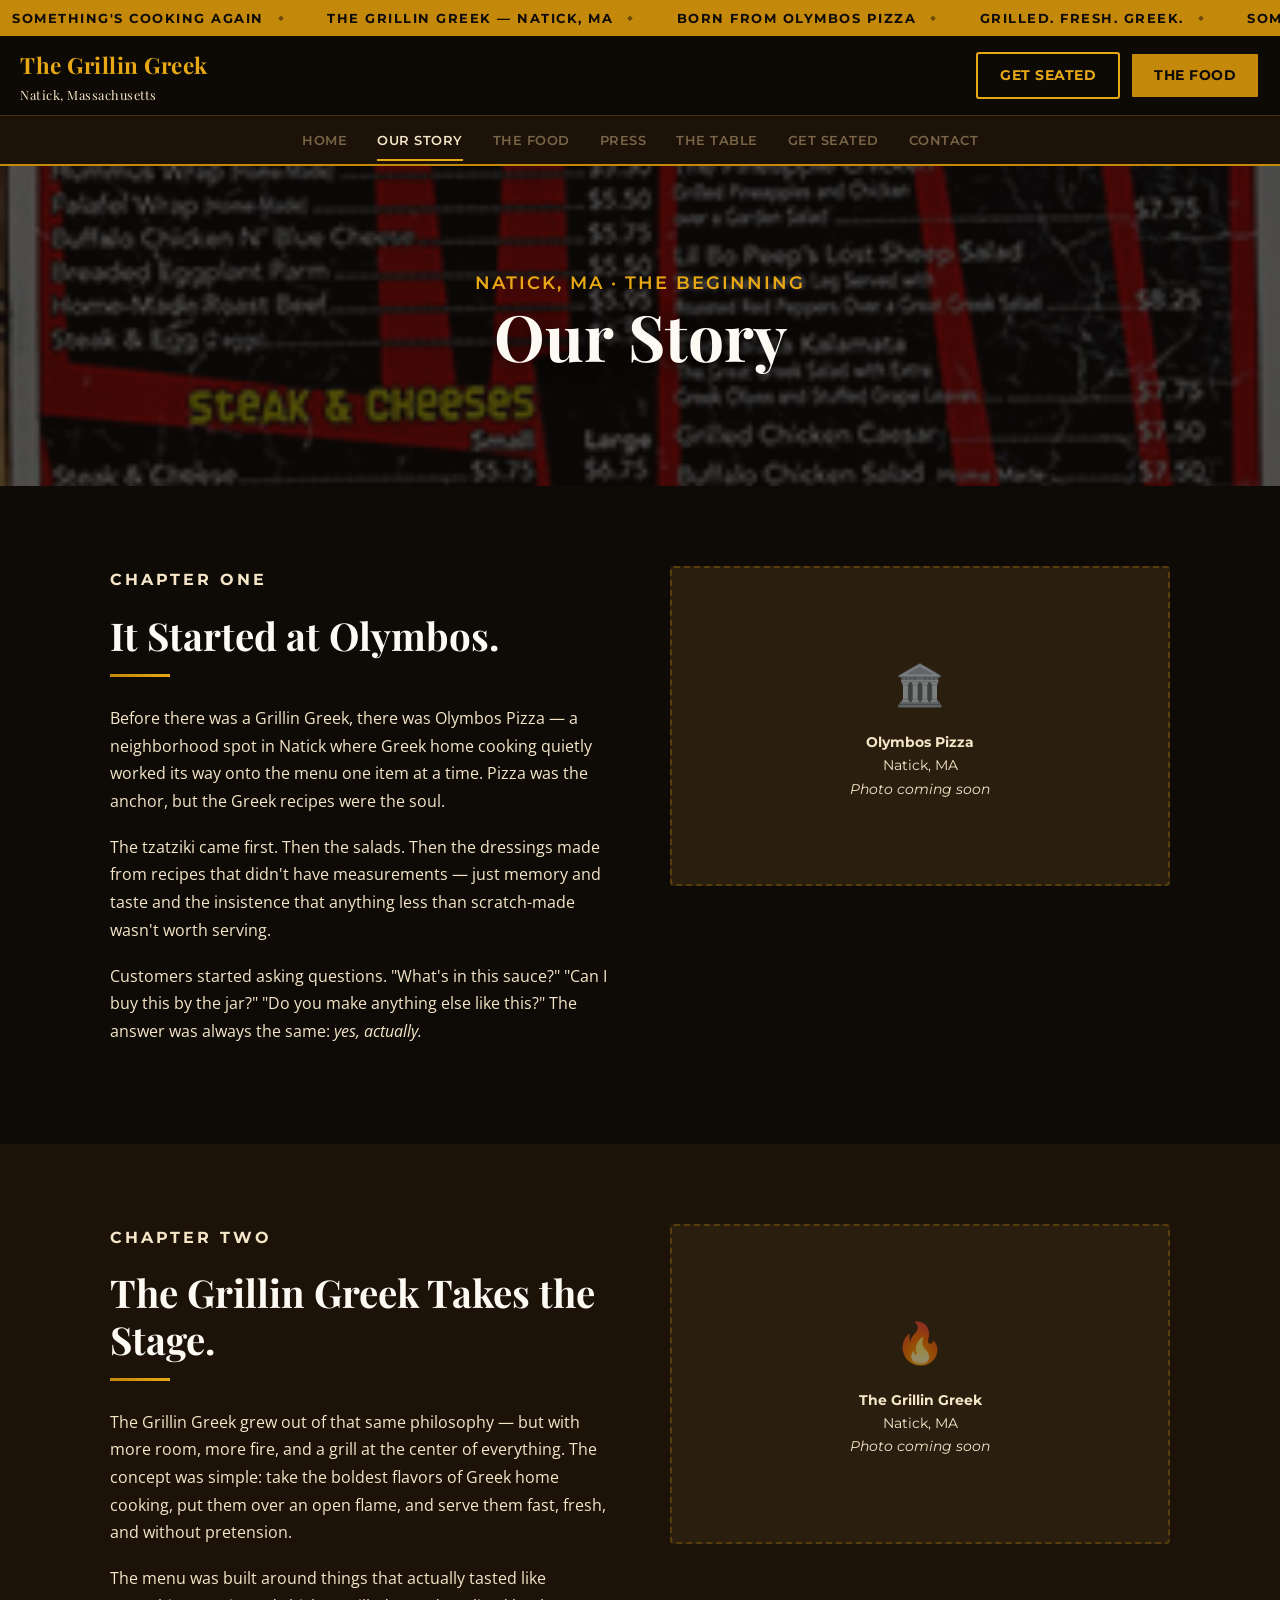
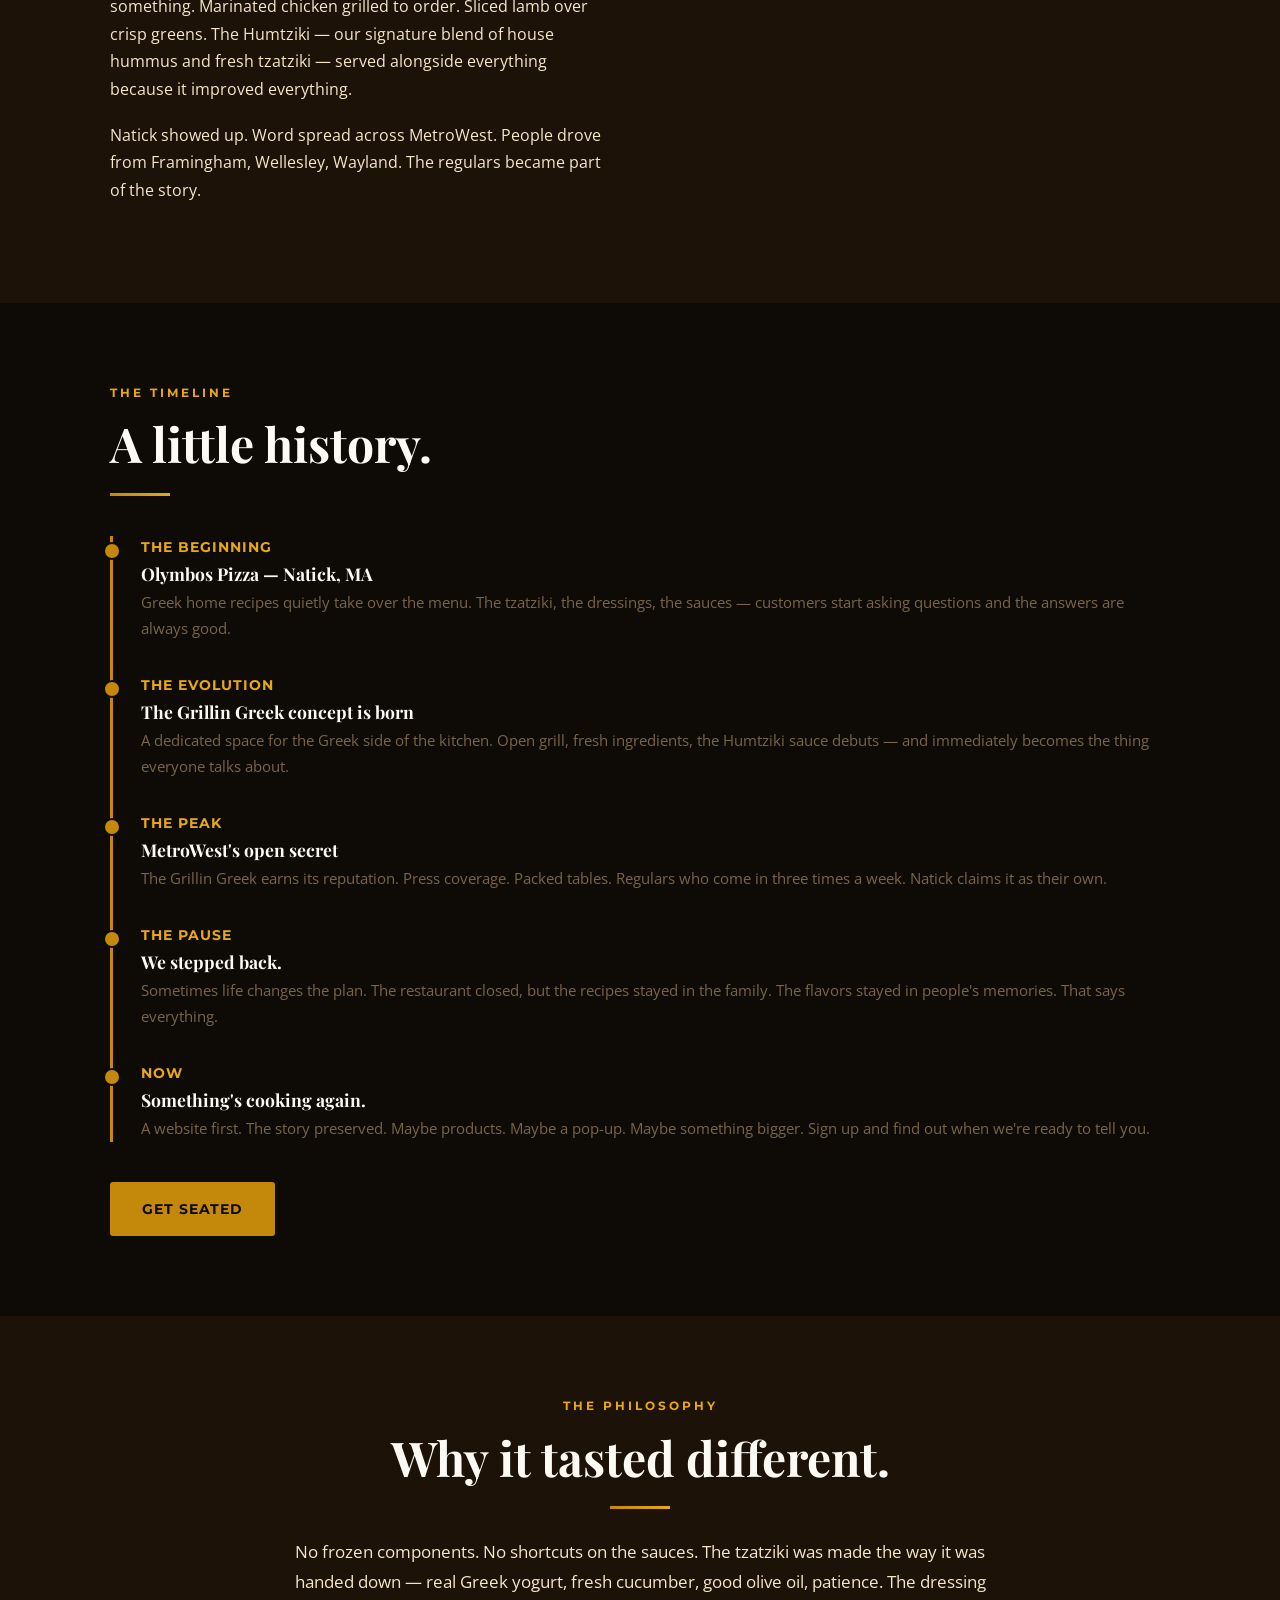
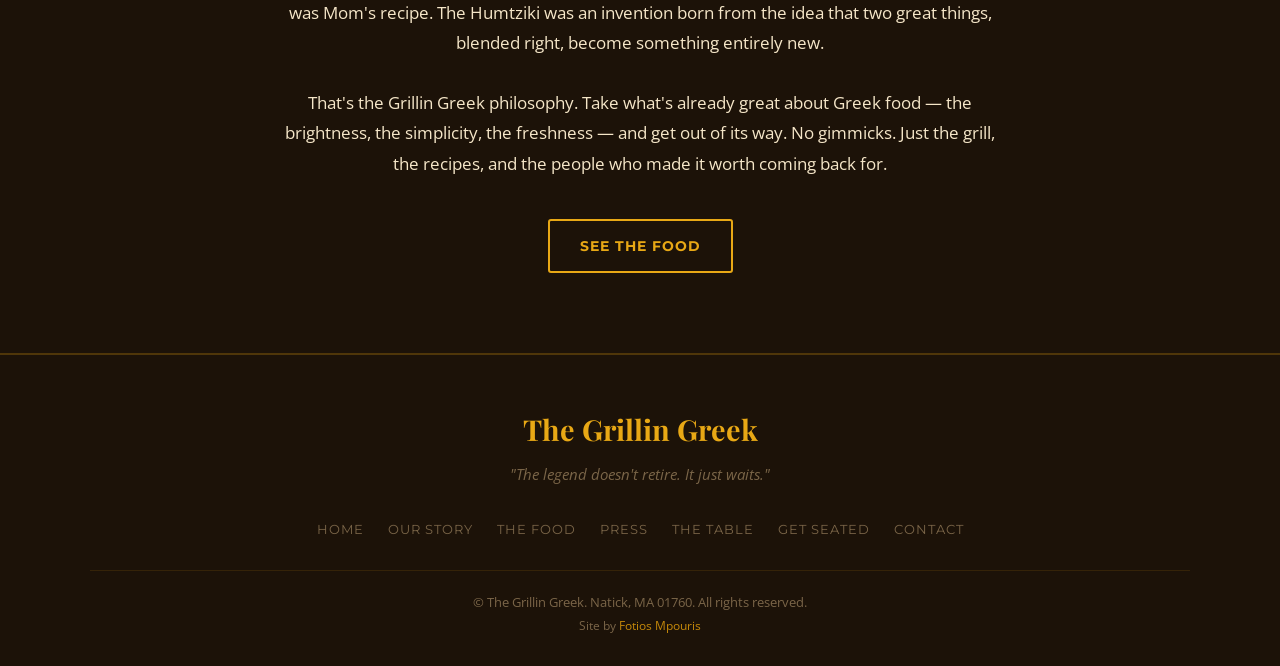
==== commit 5313ec52: "Major site restructure: nav reorder, Get Seated, real reviews, food gallery, Tzatziki leads Nav rest" ====
--- a/about.html
+++ b/about.html
@@ -38,7 +38,7 @@
         </div>
         <div class="header-right">
           <div class="header-buttons">
-            <a href="get-involved.html" class="header-notify-btn">Stay in the Loop</a>
+            <a href="get-involved.html" class="header-notify-btn">Get Seated</a>
             <a href="mission.html" class="header-story-btn">The Food</a>
           </div>
           <button class="hamburger" aria-label="Open menu">
@@ -53,10 +53,9 @@
         <a href="index.html">Home</a>
         <a href="about.html" class="active">Our Story</a>
         <a href="mission.html">The Food</a>
+        <a href="projects.html">Press</a>
         <a href="the-table.html">The Table</a>
-        <a href="gallery.html">The Menus</a>
-        <a href="projects.html">Press</a>
-        <a href="get-involved.html">Stay in the Loop</a>
+        <a href="get-involved.html">Get Seated</a>
         <a href="contact.html">Contact</a>
       </div>
     </nav>
@@ -175,7 +174,7 @@
         </div>
       </div>
       <div style="margin-top:40px;">
-        <a href="get-involved.html" class="btn btn-gold">Stay in the Loop</a>
+        <a href="get-involved.html" class="btn btn-gold">Get Seated</a>
       </div>
     </div>
   </section>
@@ -201,7 +200,6 @@
       </p>
       <div style="margin-top:40px; display:flex; gap:16px; justify-content:center; flex-wrap:wrap;">
         <a href="mission.html" class="btn btn-outline">See The Food</a>
-        <a href="gallery.html" class="btn btn-gold">The Menus</a>
       </div>
     </div>
   </section>
@@ -215,10 +213,9 @@
         <a href="index.html">Home</a>
         <a href="about.html">Our Story</a>
         <a href="mission.html">The Food</a>
+        <a href="projects.html">Press</a>
         <a href="the-table.html">The Table</a>
-        <a href="gallery.html">The Menus</a>
-        <a href="projects.html">Press</a>
-        <a href="get-involved.html">Stay in the Loop</a>
+        <a href="get-involved.html">Get Seated</a>
         <a href="contact.html">Contact</a>
       </nav>
       <p class="footer-copyright">
--- a/style.css
+++ b/style.css
@@ -650,182 +650,307 @@
 }
 
 
-/* =========================================================
-   THE TABLE � Speculative full menu page
+
+
+/* =========================================================
+   THE TABLE � elegant restaurant menu
    ========================================================= */
 .table-hero-bg { background-image: url('images/grillin01.jpg'); }
 
-/* Intro block shared with other pages uses .section-dark / section-wrapper */
-
-/* Menu category columns */
-.menu-catalog {
-  max-width: 1180px;
+/* Ornamental flourish between sections */
+.menu-flourish {
+  display: block;
+  text-align: center;
+  color: var(--gg-gold);
+  opacity: 0.45;
+  font-size: 1.6rem;
+  letter-spacing: 12px;
+  padding: 30px 0;
+  user-select: none;
+}
+
+/* Full-bleed food photo interstitials */
+.menu-photo-break {
+  position: relative;
+  height: 380px;
+  overflow: hidden;
+  display: flex;
+  align-items: center;
+  justify-content: center;
+}
+.menu-photo-break .photo-placeholder {
+  width: 100%;
+  height: 100%;
+  background: linear-gradient(180deg, var(--gg-dark) 0%, #181008 30%, #181008 70%, var(--gg-dark) 100%);
+  display: flex;
+  align-items: center;
+  justify-content: center;
+  flex-direction: column;
+  gap: 8px;
+}
+.menu-photo-break .photo-placeholder .ph-whisper {
+  color: var(--gg-stone);
+  font-size: 0.72rem;
+  font-style: italic;
+  letter-spacing: 2px;
+  text-transform: uppercase;
+  opacity: 0.6;
+}
+.menu-photo-break img {
+  width: 100%;
+  height: 100%;
+  object-fit: cover;
+  display: block;
+}
+.menu-photo-break .photo-caption {
+  position: absolute;
+  bottom: 0;
+  left: 0;
+  right: 0;
+  padding: 24px 30px;
+  background: linear-gradient(0deg, rgba(14,11,7,0.92) 0%, rgba(14,11,7,0) 100%);
+  color: var(--gg-cream);
+  font-family: 'Playfair Display', serif;
+  font-style: italic;
+  font-size: 1.05rem;
+  text-align: center;
+  letter-spacing: 0.3px;
+}
+
+/* Menu course block */
+.menu-course {
+  max-width: 820px;
   margin: 0 auto;
-  padding: 70px 24px 30px;
-  display: grid;
-  grid-template-columns: 1fr 1fr;
-  gap: 52px 64px;
-}
-.menu-cat {
-  position: relative;
-}
-.menu-cat h3 {
+  padding: 70px 32px 50px;
+}
+.menu-course .course-header {
+  text-align: center;
+  margin-bottom: 44px;
+}
+.menu-course .course-header h2 {
   font-family: 'Playfair Display', serif;
-  font-size: 1.65rem;
+  font-size: 2.2rem;
   color: var(--gg-amber);
-  letter-spacing: 0.5px;
+  font-weight: 400;
+  letter-spacing: 1.5px;
   margin-bottom: 6px;
 }
-.menu-cat .cat-rule {
-  width: 64px;
-  height: 2px;
+.menu-course .course-header .course-sub {
+  display: block;
+  font-size: 0.82rem;
+  color: var(--gg-stone);
+  font-style: italic;
+  letter-spacing: 2.5px;
+  text-transform: uppercase;
+}
+.menu-course .course-header .course-rule {
+  display: block;
+  width: 48px;
+  height: 1px;
   background: var(--gg-gold);
-  margin: 6px 0 22px;
-  opacity: 0.8;
-}
-.menu-cat .cat-sub {
-  color: var(--gg-stone);
-  font-size: 0.82rem;
-  font-style: italic;
-  letter-spacing: 1px;
-  text-transform: uppercase;
-  margin-bottom: 14px;
-  display: block;
-}
-.menu-cat ul {
-  list-style: none;
-  padding: 0;
-  margin: 0;
-}
-.menu-cat li {
-  padding: 14px 0;
-  border-bottom: 1px dashed rgba(196, 136, 10, 0.18);
-}
-.menu-cat li:last-child { border-bottom: none; }
-.menu-cat li .dish-name {
+  margin: 18px auto 0;
+  opacity: 0.7;
+}
+
+/* Individual dish */
+.dish {
+  padding: 20px 0;
+  border-bottom: 1px solid rgba(196,136,10,0.10);
+}
+.dish:last-child { border-bottom: none; }
+.dish-name {
   display: block;
   font-family: 'Playfair Display', serif;
-  font-size: 1.08rem;
+  font-size: 1.15rem;
   color: var(--gg-warm-white);
-  margin-bottom: 4px;
   font-weight: 600;
-}
-.menu-cat li .dish-note {
+  margin-bottom: 5px;
+  letter-spacing: 0.3px;
+}
+.dish-desc {
   display: block;
   color: var(--gg-cream);
-  font-size: 0.92rem;
-  opacity: 0.78;
-  line-height: 1.5;
-}
-
-/* Archive menus � parchment-style cards */
-.archive-intro {
-  max-width: 820px;
-  margin: 0 auto;
-  padding: 30px 24px 10px;
-  text-align: center;
-}
-.archive-menu-grid {
-  max-width: 1180px;
-  margin: 0 auto;
-  padding: 40px 24px 60px;
+  font-size: 0.94rem;
+  line-height: 1.65;
+  opacity: 0.82;
+}
+
+/* Dish with inline photo placeholder */
+.dish-featured {
   display: grid;
-  grid-template-columns: 1fr 1fr;
-  gap: 48px;
-}
-.archive-menu {
+  grid-template-columns: 1fr 200px;
+  gap: 28px;
+  align-items: start;
+  padding: 28px 0;
+}
+.dish-featured .dish-photo {
+  width: 200px;
+  height: 160px;
+  border-radius: 4px;
+  overflow: hidden;
+  background: linear-gradient(135deg, #1a1208 0%, #0f0905 100%);
+  border: 1px solid rgba(196,136,10,0.15);
+  display: flex;
+  align-items: center;
+  justify-content: center;
+  flex-shrink: 0;
+}
+.dish-featured .dish-photo .ph-whisper {
+  color: var(--gg-stone);
+  font-size: 0.65rem;
+  font-style: italic;
+  letter-spacing: 1.5px;
+  text-transform: uppercase;
+  opacity: 0.5;
+}
+.dish-featured .dish-photo img {
+  width: 100%;
+  height: 100%;
+  object-fit: cover;
+}
+
+/* Archive section parchment cards */
+.archive-card {
+  max-width: 680px;
+  margin: 0 auto 60px;
   background: linear-gradient(180deg, #1a1208 0%, #0f0905 100%);
-  border: 1px solid rgba(196, 136, 10, 0.28);
-  border-radius: 4px;
-  padding: 48px 44px;
+  border: 1px solid rgba(196,136,10,0.25);
+  border-radius: 3px;
+  padding: 56px 52px;
   position: relative;
-  box-shadow:
-    inset 0 0 0 1px rgba(196, 136, 10, 0.08),
-    0 20px 60px rgba(0, 0, 0, 0.4);
-}
-.archive-menu::before {
+  box-shadow: 0 24px 80px rgba(0,0,0,0.4);
+}
+.archive-card::before {
   content: "";
   position: absolute;
-  top: 14px; left: 14px; right: 14px; bottom: 14px;
-  border: 1px solid rgba(196, 136, 10, 0.22);
+  top: 12px; left: 12px; right: 12px; bottom: 12px;
+  border: 1px solid rgba(196,136,10,0.18);
   pointer-events: none;
 }
-.archive-menu .menu-meta {
+.archive-card .card-eyebrow {
   text-align: center;
   color: var(--gg-stone);
-  font-size: 0.72rem;
-  letter-spacing: 3px;
+  font-size: 0.68rem;
+  letter-spacing: 4px;
   text-transform: uppercase;
-  margin-bottom: 14px;
-}
-.archive-menu h3 {
+  margin-bottom: 16px;
+}
+.archive-card h3 {
   text-align: center;
   font-family: 'Playfair Display', serif;
-  font-size: 1.85rem;
+  font-size: 1.9rem;
   color: var(--gg-amber);
-  margin-bottom: 8px;
-}
-.archive-menu .menu-subtitle {
+  font-weight: 400;
+  margin-bottom: 6px;
+}
+.archive-card .card-sub {
   text-align: center;
   color: var(--gg-cream);
   font-style: italic;
-  opacity: 0.7;
-  font-size: 0.92rem;
-  margin-bottom: 32px;
-}
-.archive-menu .menu-rule {
-  width: 90px;
+  font-size: 0.88rem;
+  opacity: 0.6;
+}
+.archive-card .card-rule {
+  display: block;
+  width: 70px;
   height: 1px;
   background: var(--gg-gold);
-  margin: 18px auto 28px;
-  opacity: 0.6;
-}
-.archive-menu .menu-items { list-style: none; padding: 0; margin: 0; }
-.archive-menu .menu-items li {
-  padding: 14px 0;
-  border-bottom: 1px dotted rgba(196, 136, 10, 0.12);
-}
-.archive-menu .menu-items li:last-child { border-bottom: none; }
-.archive-menu .menu-items .dish-name {
+  margin: 22px auto 30px;
+  opacity: 0.5;
+}
+.archive-card .dish { padding: 16px 0; }
+
+@media (max-width: 768px) {
+  .menu-course { padding: 50px 22px 36px; }
+  .menu-course .course-header h2 { font-size: 1.7rem; }
+  .dish-featured { grid-template-columns: 1fr; gap: 16px; }
+  .dish-featured .dish-photo { width: 100%; height: 200px; }
+  .menu-photo-break { height: 260px; }
+  .archive-card { padding: 40px 26px; margin: 0 16px 50px; }
+  .archive-card h3 { font-size: 1.5rem; }
+}
+@media (max-width: 480px) {
+  .menu-course .course-header h2 { font-size: 1.45rem; }
+  .menu-photo-break { height: 200px; }
+}
+
+
+/* =========================================================
+   THE FOOD � visual gallery
+   ========================================================= */
+.food-gallery {
+  max-width: 1200px;
+  margin: 0 auto;
+  padding: 50px 20px 70px;
+  display: grid;
+  grid-template-columns: repeat(3, 1fr);
+  gap: 20px;
+}
+.food-gallery-item {
+  position: relative;
+  overflow: hidden;
+  border-radius: 4px;
+  aspect-ratio: 1 / 1;
+  background: linear-gradient(135deg, #1a1208 0%, #0f0905 100%);
+  border: 1px solid rgba(196,136,10,0.12);
+  display: flex;
+  align-items: center;
+  justify-content: center;
+  flex-direction: column;
+  gap: 8px;
+  transition: transform 0.3s ease, box-shadow 0.3s ease;
+}
+.food-gallery-item:hover {
+  transform: scale(1.02);
+  box-shadow: 0 12px 40px rgba(0,0,0,0.4);
+}
+.food-gallery-item img {
+  width: 100%;
+  height: 100%;
+  object-fit: cover;
   display: block;
+  position: absolute;
+  top: 0; left: 0;
+}
+.food-gallery-item .gallery-caption {
+  position: absolute;
+  bottom: 0;
+  left: 0;
+  right: 0;
+  padding: 20px 16px 14px;
+  background: linear-gradient(0deg, rgba(14,11,7,0.88) 0%, rgba(14,11,7,0) 100%);
+  color: var(--gg-cream);
   font-family: 'Playfair Display', serif;
-  font-size: 1.1rem;
-  color: var(--gg-warm-white);
-  font-weight: 600;
-  margin-bottom: 4px;
-}
-.archive-menu .menu-items .dish-note {
-  display: block;
-  color: var(--gg-cream);
-  font-size: 0.9rem;
-  line-height: 1.55;
-  opacity: 0.82;
-}
-.archive-menu .menu-footer-note {
-  text-align: center;
+  font-size: 0.95rem;
+  letter-spacing: 0.3px;
+  z-index: 2;
+}
+.food-gallery-item .gallery-ph {
   color: var(--gg-stone);
+  font-size: 0.72rem;
   font-style: italic;
-  font-size: 0.82rem;
-  margin-top: 32px;
-}
-
-/* Hypothetical banner tag */
-.hypothetical-banner {
-  display: inline-block;
-  padding: 8px 16px;
-  border: 1px solid rgba(196, 136, 10, 0.45);
-  color: var(--gg-amber);
-  font-size: 0.7rem;
-  letter-spacing: 3px;
+  letter-spacing: 2px;
   text-transform: uppercase;
-  font-family: 'Montserrat', sans-serif;
-  font-weight: 700;
-  margin-bottom: 18px;
-}
-
-@media (max-width: 900px) {
-  .menu-catalog { grid-template-columns: 1fr; gap: 42px; padding: 50px 20px; }
-  .archive-menu-grid { grid-template-columns: 1fr; padding: 30px 20px 50px; }
-  .archive-menu { padding: 40px 28px; }
-  .archive-menu h3 { font-size: 1.5rem; }
-}
+  opacity: 0.5;
+  z-index: 2;
+}
+/* Feature item spans 2 columns */
+.food-gallery-item.wide {
+  grid-column: span 2;
+  aspect-ratio: 2 / 1;
+}
+/* Feature item spans full row */
+.food-gallery-item.full {
+  grid-column: 1 / -1;
+  aspect-ratio: 3 / 1;
+}
+@media (max-width: 768px) {
+  .food-gallery { grid-template-columns: repeat(2, 1fr); gap: 12px; padding: 30px 16px 50px; }
+  .food-gallery-item.wide { grid-column: span 2; }
+  .food-gallery-item.full { grid-column: 1 / -1; aspect-ratio: 2 / 1; }
+}
+@media (max-width: 480px) {
+  .food-gallery { grid-template-columns: 1fr; }
+  .food-gallery-item.wide { grid-column: span 1; aspect-ratio: 1 / 1; }
+  .food-gallery-item.full { aspect-ratio: 16 / 9; }
+}
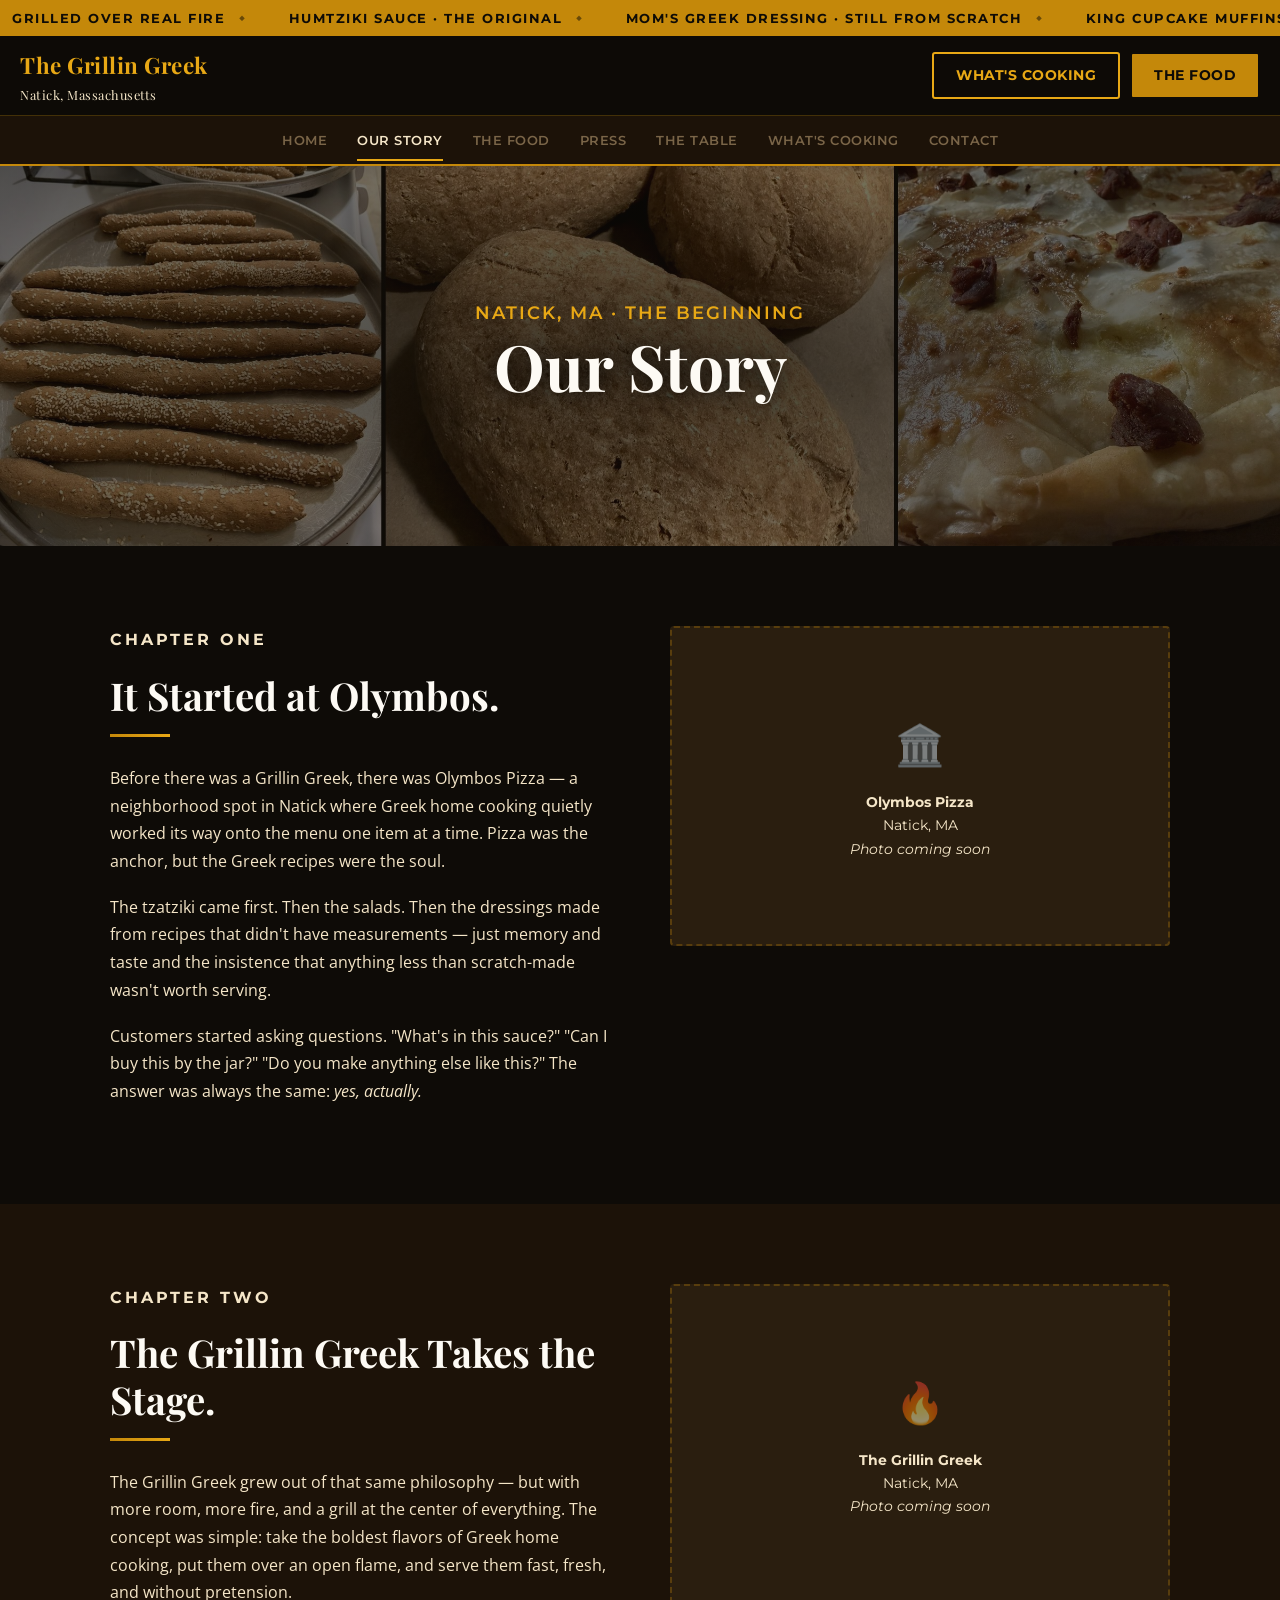
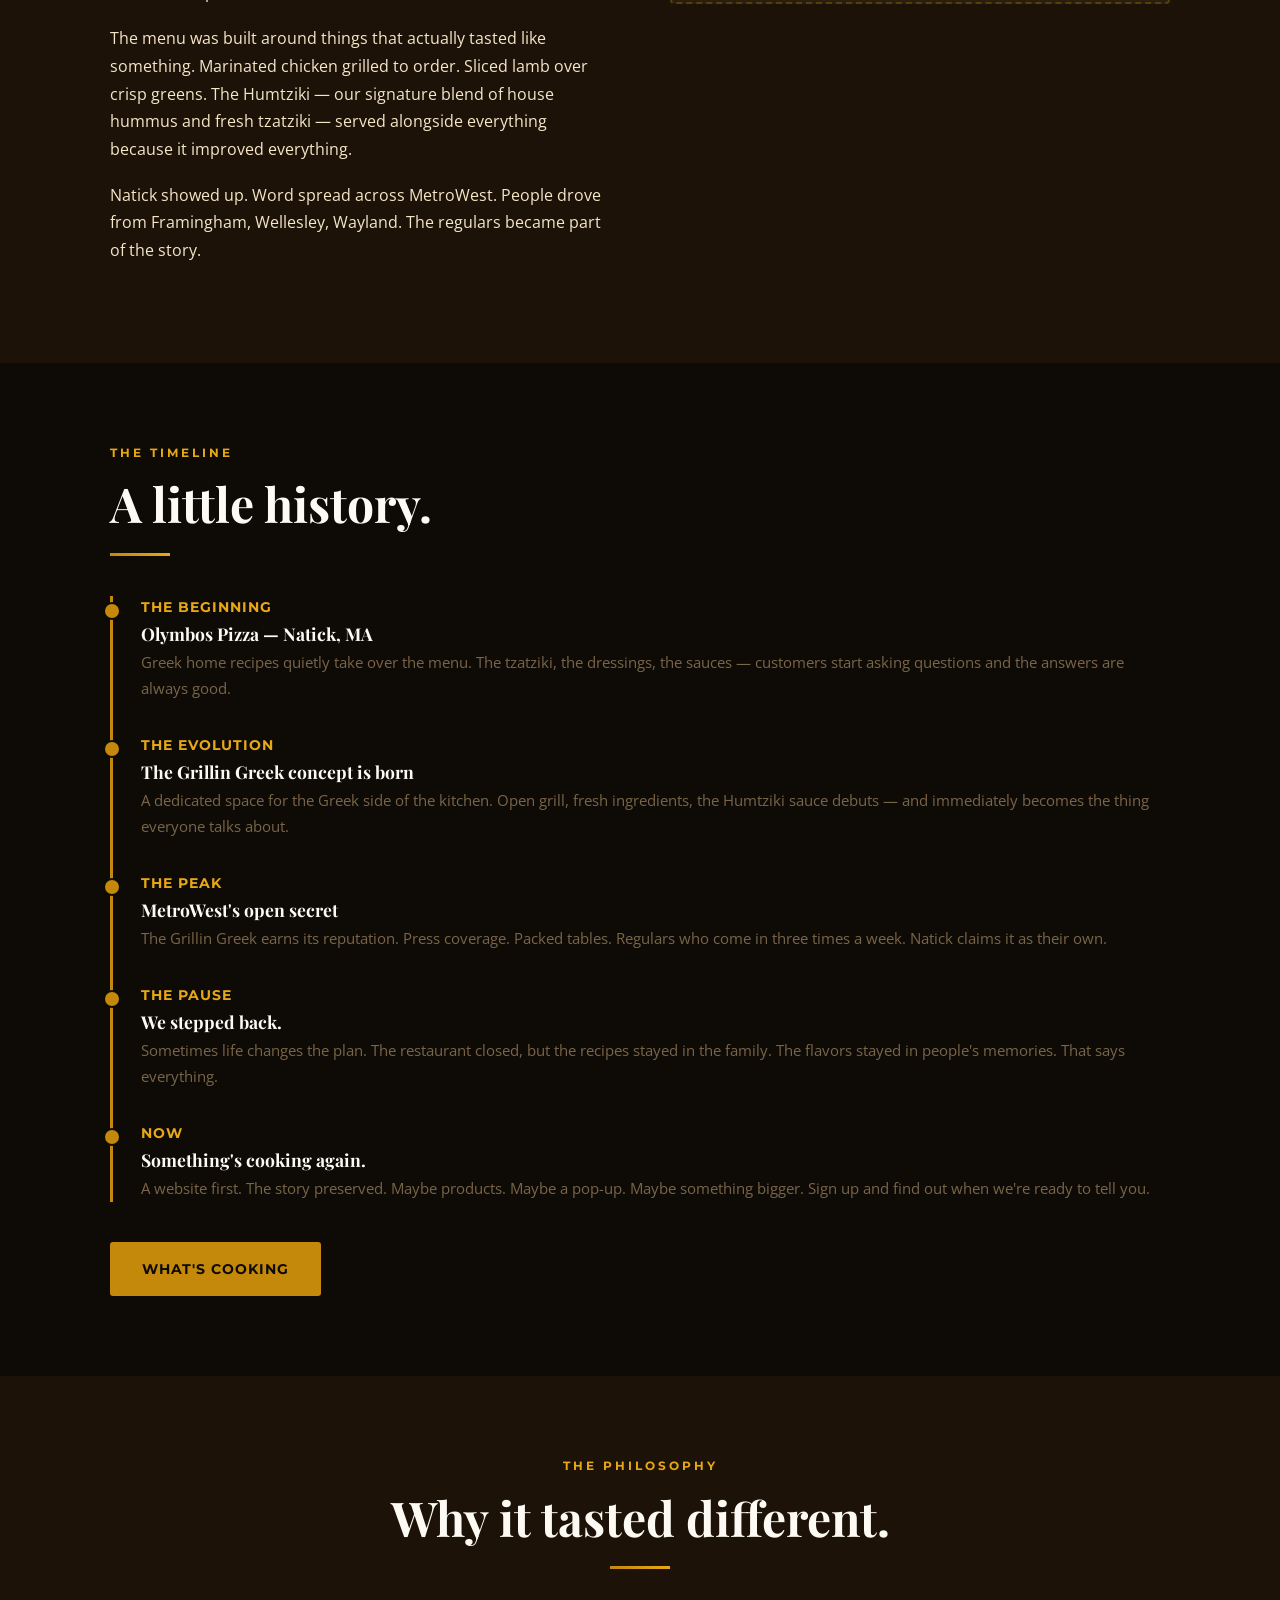
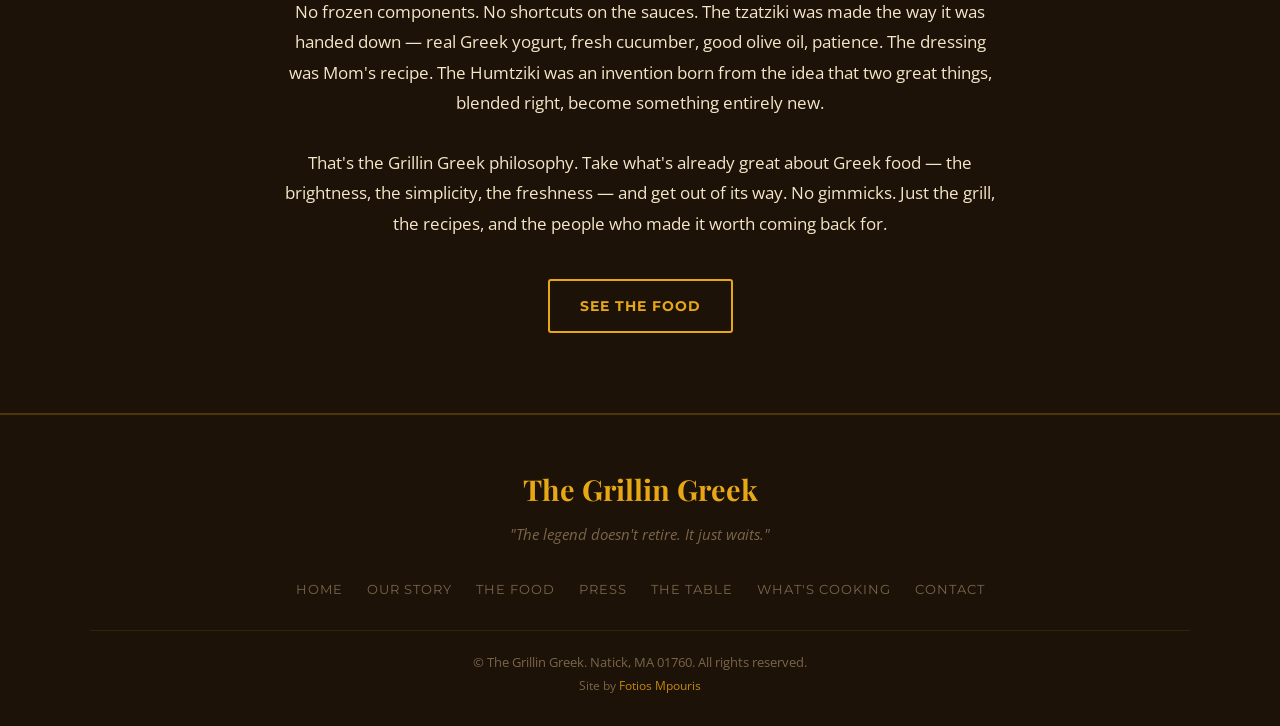
==== commit 13fbaadc: "Banners from real food photos; What's Cooking rename; new ticker; hero/mobile fixes (local only, pen" ====
--- a/about.html
+++ b/about.html
@@ -14,14 +14,18 @@
     <div class="top-banner">
       <div class="ticker-wrap">
         <div class="ticker-content">
-          <span>Something's cooking again</span>
-          <span>The Grillin Greek — Natick, MA</span>
-          <span>Born from Olymbos Pizza</span>
-          <span>Grilled. Fresh. Greek.</span>
-          <span>Something's cooking again</span>
-          <span>The Grillin Greek — Natick, MA</span>
-          <span>Born from Olymbos Pizza</span>
-          <span>Grilled. Fresh. Greek.</span>
+          <span>Grilled over real fire</span>
+          <span>Humtziki Sauce &middot; The original</span>
+          <span>Mom's Greek Dressing &middot; Still from scratch</span>
+          <span>King Cupcake muffins &middot; Carrot, apple, zucchini, pumpkin</span>
+          <span>Bread and breadsticks, baked here</span>
+          <span>Natick, MA</span>
+          <span>Grilled over real fire</span>
+          <span>Humtziki Sauce &middot; The original</span>
+          <span>Mom's Greek Dressing &middot; Still from scratch</span>
+          <span>King Cupcake muffins &middot; Carrot, apple, zucchini, pumpkin</span>
+          <span>Bread and breadsticks, baked here</span>
+          <span>Natick, MA</span>
         </div>
       </div>
     </div>
@@ -38,7 +42,7 @@
         </div>
         <div class="header-right">
           <div class="header-buttons">
-            <a href="get-involved.html" class="header-notify-btn">Get Seated</a>
+            <a href="get-involved.html" class="header-notify-btn">What's Cooking</a>
             <a href="mission.html" class="header-story-btn">The Food</a>
           </div>
           <button class="hamburger" aria-label="Open menu">
@@ -55,14 +59,14 @@
         <a href="mission.html">The Food</a>
         <a href="projects.html">Press</a>
         <a href="the-table.html">The Table</a>
-        <a href="get-involved.html">Get Seated</a>
+        <a href="get-involved.html">What's Cooking</a>
         <a href="contact.html">Contact</a>
       </div>
     </nav>
   </div>
 
   <!-- Page Hero -->
-  <section class="page-hero" style="background-image: url('images/grillin02.jpg');">
+  <section class="page-hero" style="background-image: url('images/banner-bakery.jpg');">
     <div class="page-hero-content">
       <p class="page-hero-sub">Natick, MA · The Beginning</p>
       <h1>Our Story</h1>
@@ -174,7 +178,7 @@
         </div>
       </div>
       <div style="margin-top:40px;">
-        <a href="get-involved.html" class="btn btn-gold">Get Seated</a>
+        <a href="get-involved.html" class="btn btn-gold">What's Cooking</a>
       </div>
     </div>
   </section>
@@ -215,7 +219,7 @@
         <a href="mission.html">The Food</a>
         <a href="projects.html">Press</a>
         <a href="the-table.html">The Table</a>
-        <a href="get-involved.html">Get Seated</a>
+        <a href="get-involved.html">What's Cooking</a>
         <a href="contact.html">Contact</a>
       </nav>
       <p class="footer-copyright">
--- a/style.css
+++ b/style.css
@@ -161,7 +161,7 @@
    3. Page Hero Banners (non-home)
    ========================================================= */
 .page-hero {
-  min-height: 320px;
+  min-height: 380px;
   display: flex; align-items: center; justify-content: center;
   background-color: var(--gg-medium);
   background-size: cover; background-position: center;
@@ -169,7 +169,7 @@
 }
 .page-hero::before {
   content: ''; position: absolute; inset: 0;
-  background: var(--gg-overlay);
+  background: radial-gradient(ellipse at center, rgba(14,11,7,0.80) 0%, rgba(14,11,7,0.58) 70%, rgba(14,11,7,0.72) 100%);
 }
 .page-hero-content { position: relative; z-index: 2; max-width: 800px; }
 .page-hero h1 {
@@ -220,7 +220,7 @@
 #home-page .hero-main {
   min-height: calc(100vh - var(--total-sticky-height));
   display: flex; align-items: center; justify-content: center;
-  background-image: url('images/grillin01.jpg');
+  background-image: url('images/hero-home.jpg');
   background-size: cover; background-position: center;
   position: relative; text-align: center; padding: 80px 20px 60px;
 }
@@ -252,7 +252,7 @@
 #home-page .hero-location {
   font-family: 'Montserrat', sans-serif; font-weight: 400;
   font-size: clamp(0.9rem, 2vw, 1.2rem); text-transform: uppercase;
-  letter-spacing: 5px; color: var(--gg-stone); margin-bottom: 28px;
+  letter-spacing: 5px; color: var(--gg-cream); opacity: 0.8; margin-bottom: 28px;
 }
 #home-page .hero-tagline {
   font-family: 'Playfair Display', Georgia, serif;
@@ -398,7 +398,7 @@
 /* =========================================================
    10. The Food Page
    ========================================================= */
-.food-hero-bg { background-image: url('images/grillin03.jpg'); }
+.food-hero-bg { background-image: url('images/banner-salads-sides.jpg'); }
 
 .food-items { max-width: 1100px; margin: 0 auto; padding: 80px 20px; }
 .food-item {
@@ -485,7 +485,7 @@
 /* =========================================================
    12. Stay in the Loop (Signup Page)
    ========================================================= */
-.loop-hero-bg { background-image: url('images/grillin05.jpg'); }
+.loop-hero-bg { background-image: url('images/banner-whats-cooking.jpg'); }
 
 .loop-section { background-color: var(--gg-dark); padding: 80px 20px; }
 .loop-section .section-wrapper { padding: 0; max-width: 700px; }
@@ -542,7 +542,7 @@
 /* =========================================================
    13. Contact Page
    ========================================================= */
-.contact-hero-bg { background-image: url('images/grillin05.jpg'); }
+.contact-hero-bg { background-image: url('images/hero-home.jpg'); }
 
 .contact-section { background-color: var(--gg-dark); padding: 80px 20px; }
 .contact-section .section-wrapper { padding: 0; max-width: 800px; }
@@ -655,7 +655,7 @@
 /* =========================================================
    THE TABLE � elegant restaurant menu
    ========================================================= */
-.table-hero-bg { background-image: url('images/grillin01.jpg'); }
+.table-hero-bg { background-image: url('images/banner-grill.jpg'); }
 
 /* Ornamental flourish between sections */
 .menu-flourish {
@@ -954,3 +954,9 @@
   .food-gallery-item.wide { grid-column: span 1; aspect-ratio: 1 / 1; }
   .food-gallery-item.full { aspect-ratio: 16 / 9; }
 }
+
+/* Mobile hero tidy (banners 2026-10-12) */
+@media (max-width: 480px) {
+  #home-page .hero-eyebrow { letter-spacing: 2px; font-size: 0.68rem; padding: 6px 10px; }
+  .page-hero { min-height: 300px; }
+}
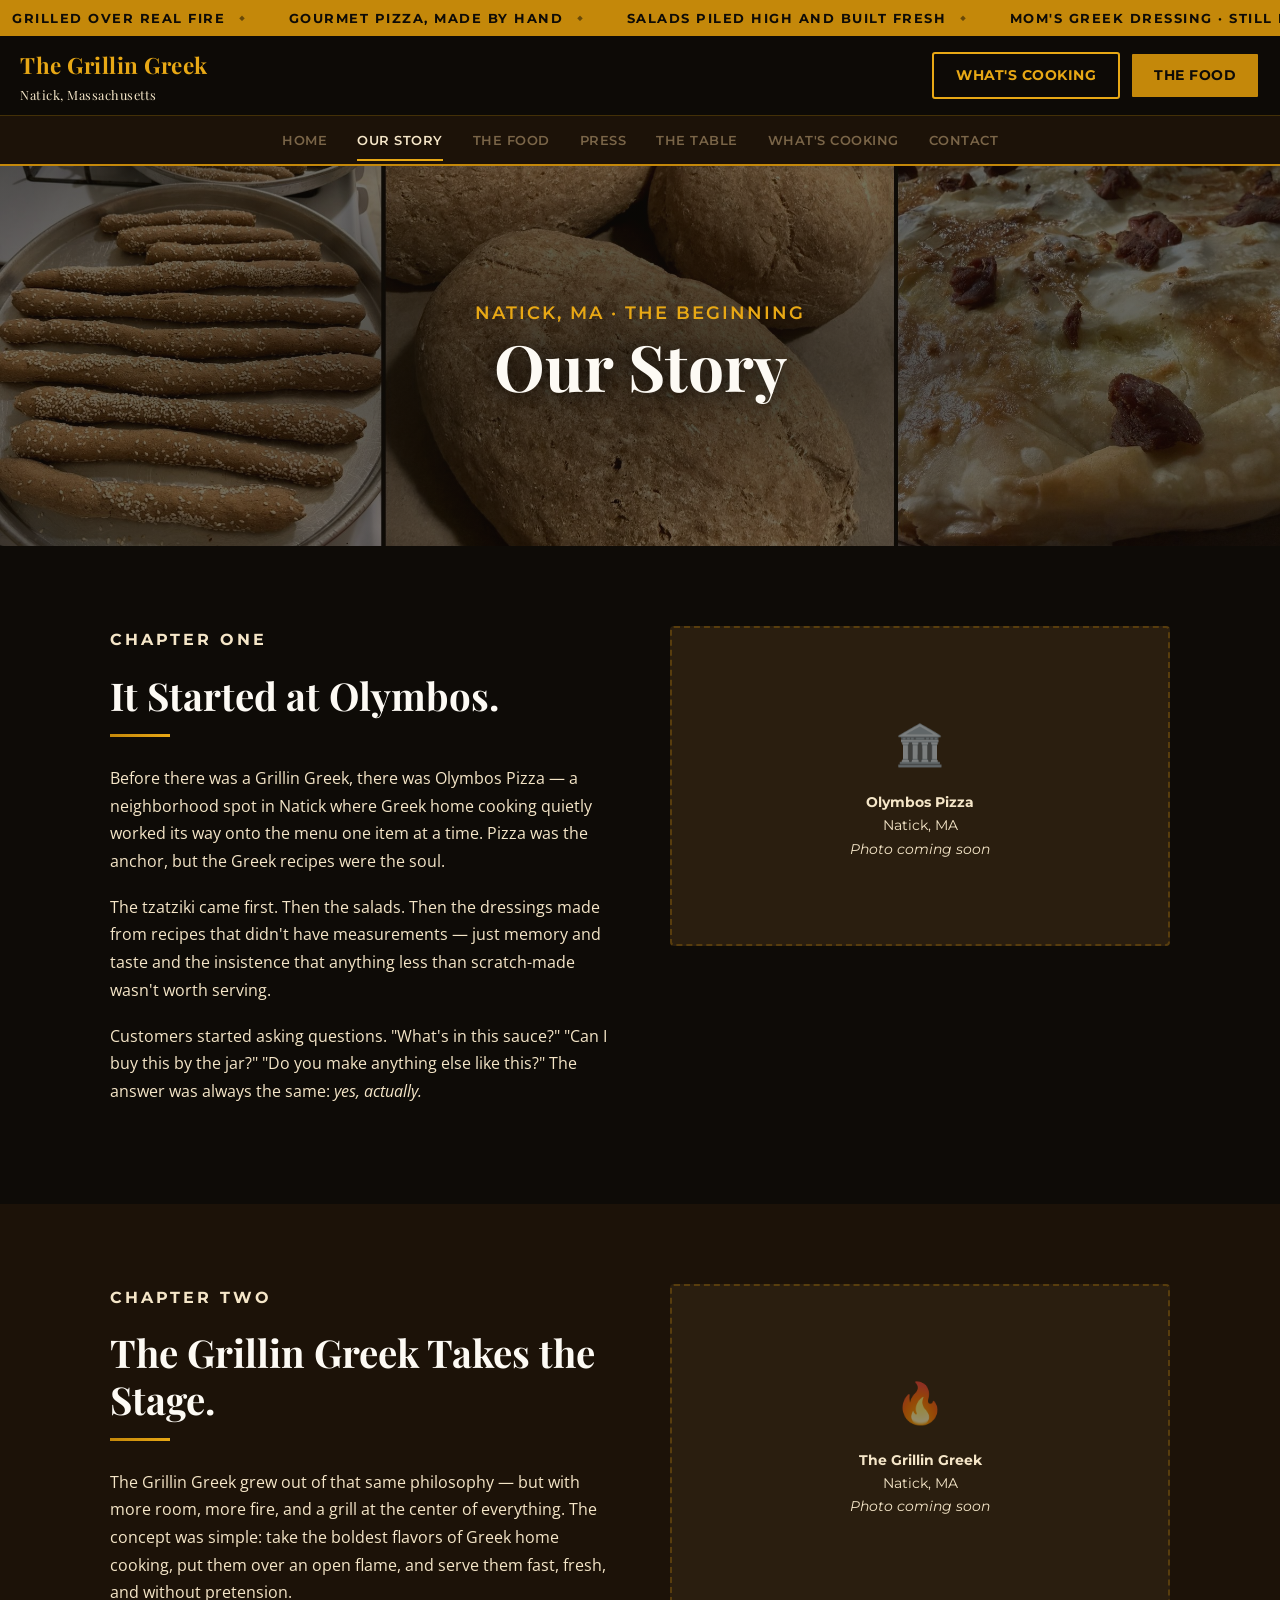
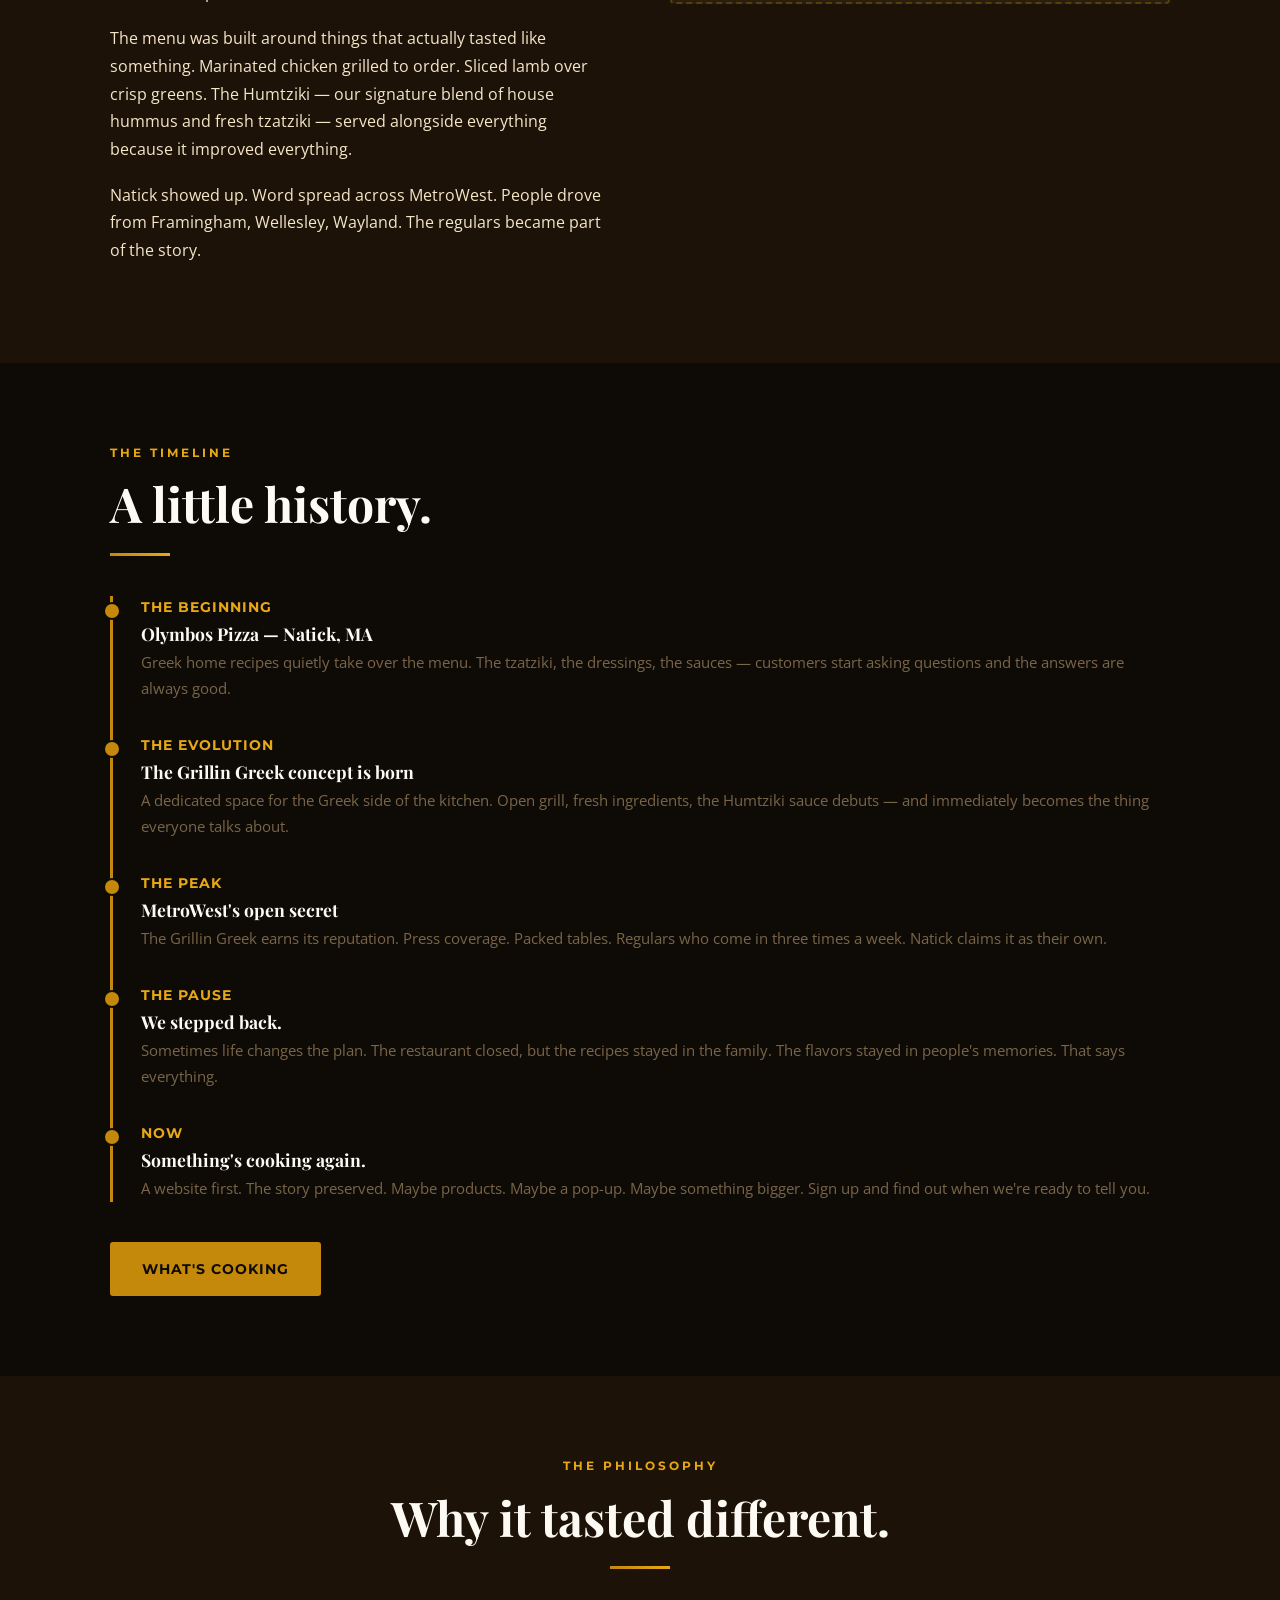
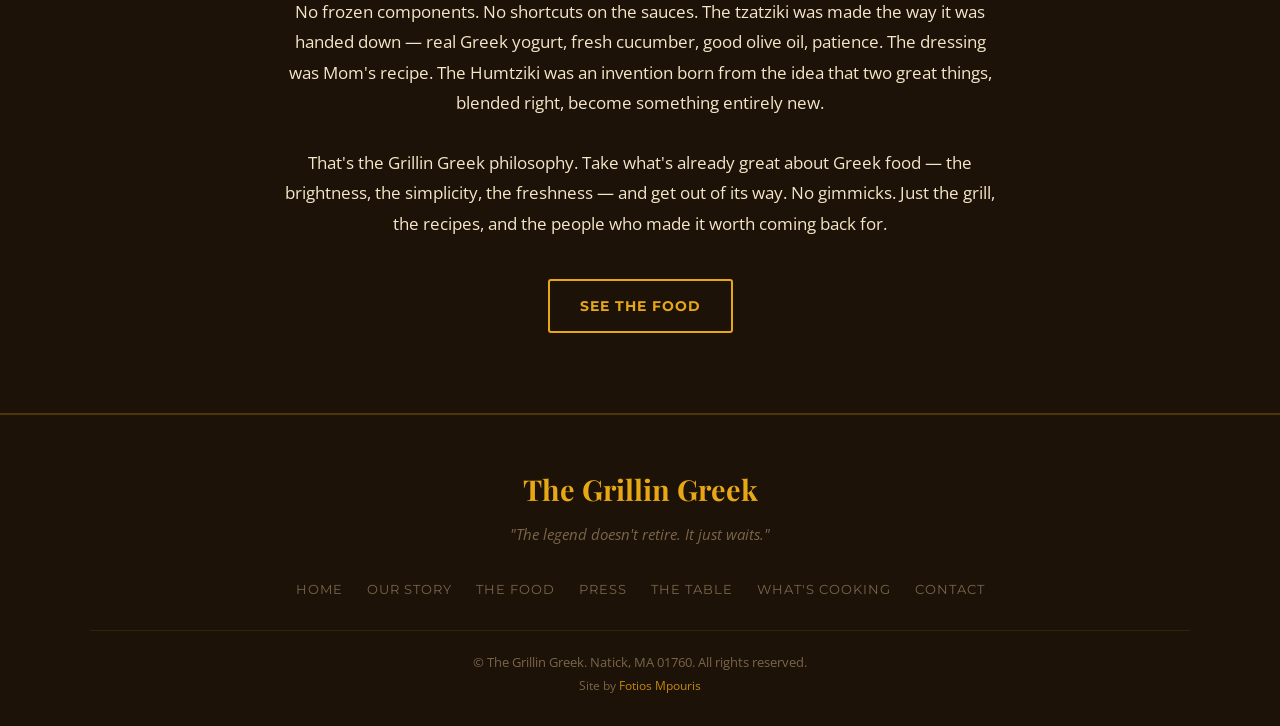
==== commit 1e07f61a: "Ticker: new wording (pizza, salads, community, mystery tease)" ====
--- a/about.html
+++ b/about.html
@@ -15,17 +15,23 @@
       <div class="ticker-wrap">
         <div class="ticker-content">
           <span>Grilled over real fire</span>
-          <span>Humtziki Sauce &middot; The original</span>
+          <span>Gourmet pizza, made by hand</span>
+          <span>Salads piled high and built fresh</span>
           <span>Mom's Greek Dressing &middot; Still from scratch</span>
           <span>King Cupcake muffins &middot; Carrot, apple, zucchini, pumpkin</span>
           <span>Bread and breadsticks, baked here</span>
-          <span>Natick, MA</span>
+          <span>Community driven &middot; Natick, MA</span>
+          <span>Want one in your community?</span>
+          <span>Something's cooking &middot; Be the first to know</span>
           <span>Grilled over real fire</span>
-          <span>Humtziki Sauce &middot; The original</span>
+          <span>Gourmet pizza, made by hand</span>
+          <span>Salads piled high and built fresh</span>
           <span>Mom's Greek Dressing &middot; Still from scratch</span>
           <span>King Cupcake muffins &middot; Carrot, apple, zucchini, pumpkin</span>
           <span>Bread and breadsticks, baked here</span>
-          <span>Natick, MA</span>
+          <span>Community driven &middot; Natick, MA</span>
+          <span>Want one in your community?</span>
+          <span>Something's cooking &middot; Be the first to know</span>
         </div>
       </div>
     </div>
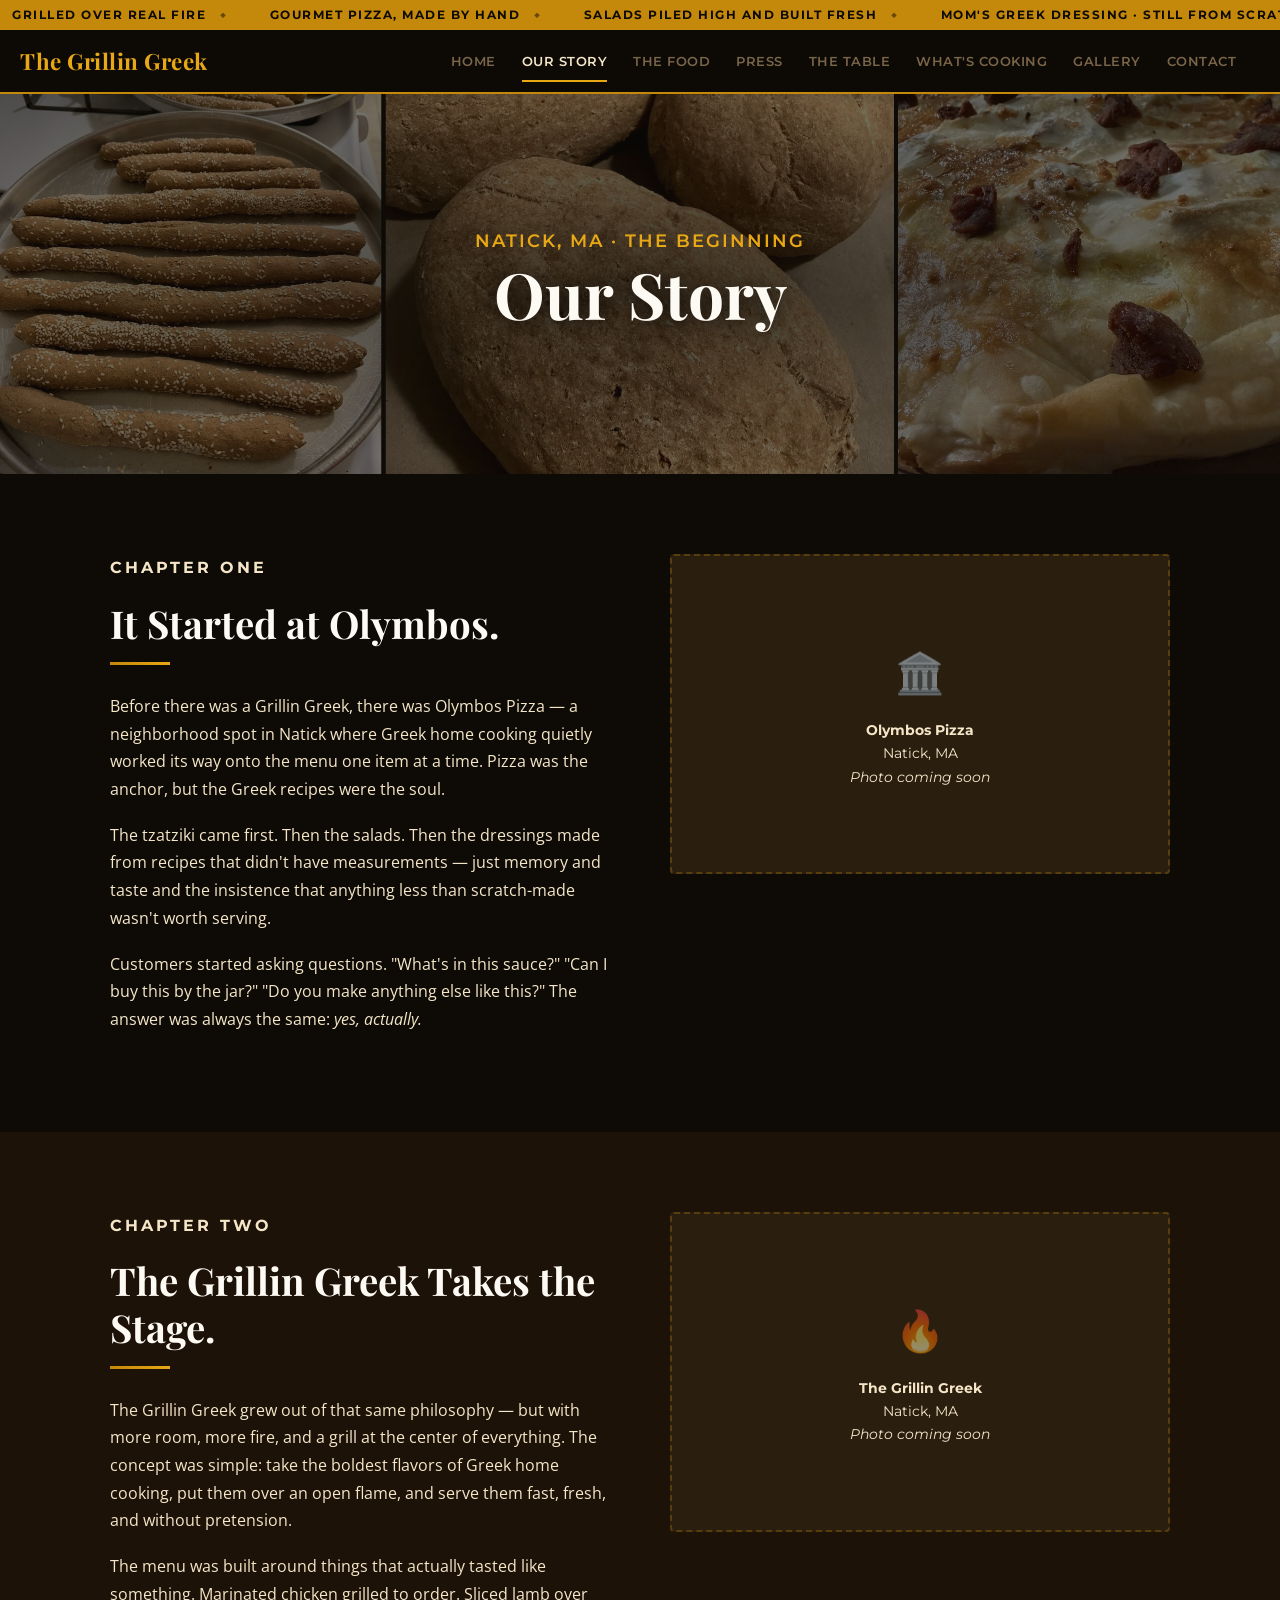
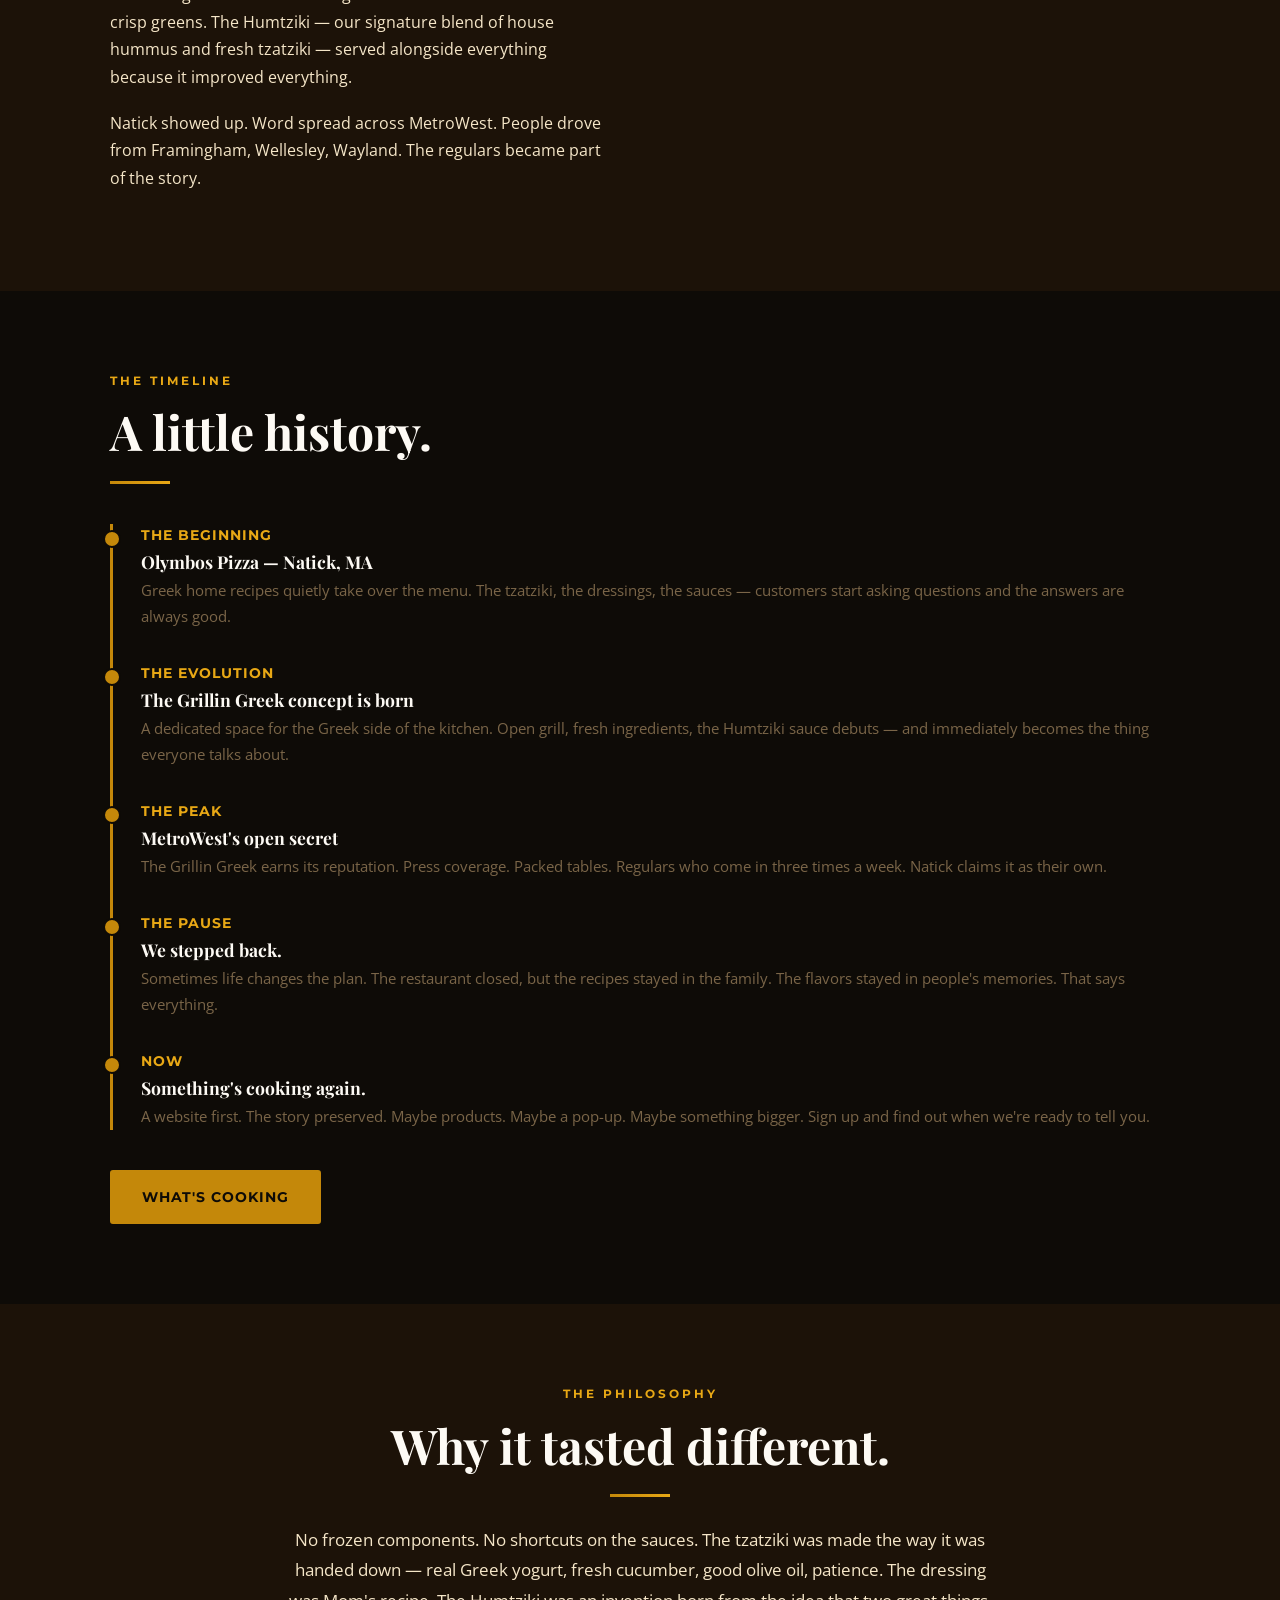
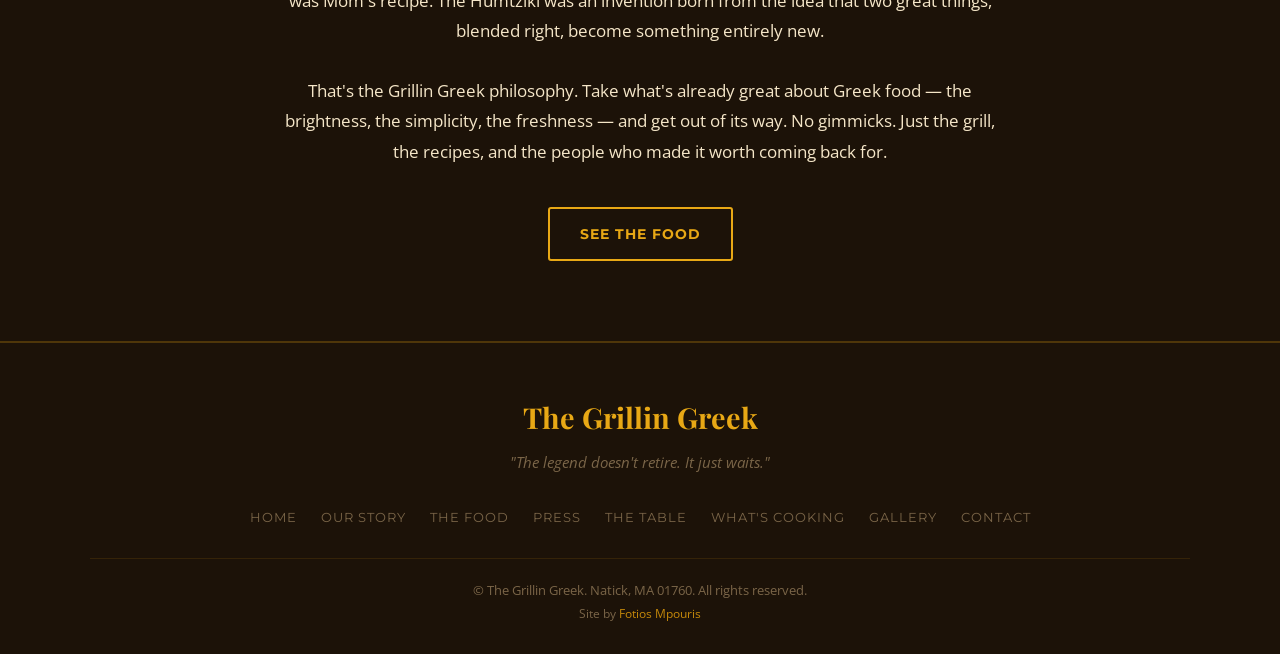
==== commit a843dd12: "Slim one-row header (logo + nav, no duplicate CTAs or Natick sub-line, slimmer ticker); real Gallery" ====
--- a/about.html
+++ b/about.html
@@ -42,33 +42,28 @@
           <a href="index.html">
             <div class="logo-text">
               The Grillin Greek
-              <span>Natick, Massachusetts</span>
             </div>
           </a>
         </div>
+        <nav class="main-nav" aria-label="Main">
+          <div class="main-nav-links">
+            <a href="index.html">Home</a>
+            <a href="about.html" class="active">Our Story</a>
+            <a href="mission.html">The Food</a>
+            <a href="projects.html">Press</a>
+            <a href="the-table.html">The Table</a>
+            <a href="get-involved.html">What's Cooking</a>
+            <a href="gallery.html">Gallery</a>
+            <a href="contact.html">Contact</a>
+          </div>
+        </nav>
         <div class="header-right">
-          <div class="header-buttons">
-            <a href="get-involved.html" class="header-notify-btn">What's Cooking</a>
-            <a href="mission.html" class="header-story-btn">The Food</a>
-          </div>
           <button class="hamburger" aria-label="Open menu">
             <div></div><div></div><div></div>
           </button>
         </div>
       </div>
     </header>
-
-    <nav class="main-nav">
-      <div class="main-nav-links">
-        <a href="index.html">Home</a>
-        <a href="about.html" class="active">Our Story</a>
-        <a href="mission.html">The Food</a>
-        <a href="projects.html">Press</a>
-        <a href="the-table.html">The Table</a>
-        <a href="get-involved.html">What's Cooking</a>
-        <a href="contact.html">Contact</a>
-      </div>
-    </nav>
   </div>
 
   <!-- Page Hero -->
@@ -226,6 +221,7 @@
         <a href="projects.html">Press</a>
         <a href="the-table.html">The Table</a>
         <a href="get-involved.html">What's Cooking</a>
+        <a href="gallery.html">Gallery</a>
         <a href="contact.html">Contact</a>
       </nav>
       <p class="footer-copyright">
--- a/style.css
+++ b/style.css
@@ -19,9 +19,9 @@
   --gg-smoke:      rgba(14, 11, 7, 0.85);
   --gg-overlay:    rgba(14, 11, 7, 0.72);
 
-  --banner-height: 36px;
-  --header-height: 80px;
-  --nav-height:    50px;
+  --banner-height: 30px;
+  --header-height: 64px;
+  --nav-height:    0px; /* nav now sits inside the header row */
   --total-sticky-height: calc(var(--banner-height) + var(--header-height) + var(--nav-height));
 
   --header-bg: rgba(14, 11, 7, 0.92);
@@ -70,7 +70,7 @@
   display: inline-flex; align-items: center; height: var(--banner-height);
   padding: 0 12px; color: var(--gg-dark);
   font-family: 'Montserrat', sans-serif; font-weight: 700;
-  font-size: 0.82rem; text-transform: uppercase; letter-spacing: 1.5px;
+  font-size: 0.74rem; text-transform: uppercase; letter-spacing: 1.5px;
 }
 .ticker-content span::after {
   content: '◆'; font-size: 0.6rem; margin: 0 14px; opacity: 0.5;
@@ -82,12 +82,12 @@
   background: var(--header-bg);
   backdrop-filter: var(--header-blur);
   -webkit-backdrop-filter: var(--header-blur);
-  border-bottom: 1px solid rgba(196, 136, 10, 0.3);
+  border-bottom: 2px solid var(--gg-gold);
   display: flex; align-items: center;
 }
 .header-content {
   width: 100%; max-width: 1300px; margin: 0 auto; padding: 0 20px;
-  display: flex; justify-content: space-between; align-items: center;
+  display: flex; justify-content: space-between; align-items: center; gap: 24px;
 }
 .logo-group a { display: flex; align-items: center; gap: 12px; }
 .logo { height: 50px; width: auto; }
@@ -95,7 +95,7 @@
   font-family: 'Playfair Display', Georgia, serif;
   font-size: 1.4rem; font-weight: 700;
   color: var(--gg-amber);
-  letter-spacing: 0.5px;
+  letter-spacing: 0.5px; white-space: nowrap;
 }
 .logo-text span { color: var(--gg-cream); font-weight: 400; font-size: 0.8rem; display: block; }
 .header-right { display: flex; align-items: center; gap: 20px; }
@@ -115,12 +115,9 @@
 .header-story-btn:hover { filter: brightness(1.15); color: var(--gg-dark); }
 
 .main-nav {
-  height: var(--nav-height);
-  background: var(--gg-brown);
-  border-bottom: 2px solid var(--gg-gold);
-  display: flex; justify-content: center; align-items: center;
-}
-.main-nav-links { display: flex; gap: 30px; }
+  display: flex; justify-content: flex-end; align-items: center; flex: 1;
+}
+.main-nav-links { display: flex; gap: 26px; }
 .main-nav a {
   color: var(--gg-stone);
   font-family: 'Montserrat', sans-serif; text-transform: uppercase;
@@ -438,6 +435,7 @@
    11. Menus / Gallery Page
    ========================================================= */
 .menus-hero-bg { background-image: url('images/grillin04.jpg'); }
+.gallery-hero-bg { background-image: url('images/banner-bakery.jpg'); }
 
 .menus-intro { max-width: 700px; margin: 0 auto; text-align: center; padding: 60px 20px 40px; }
 .menus-intro h2 { font-size: clamp(1.6rem, 3vw, 2.4rem); margin-bottom: 16px; }
@@ -614,6 +612,16 @@
 /* =========================================================
    16. Responsive
    ========================================================= */
+@media (max-width: 1100px) {
+  .main-nav-links { gap: 18px; }
+  .main-nav a { font-size: 0.76rem; }
+}
+
+@media (max-width: 980px) {
+  .main-nav { display: none; }
+  .hamburger { display: block; }
+}
+
 @media (max-width: 900px) {
   .story-columns { grid-template-columns: 1fr; gap: 40px; }
   .food-item { grid-template-columns: 1fr; }
@@ -624,7 +632,7 @@
 @media (max-width: 768px) {
   .main-nav { display: none; }
   .hamburger { display: block; }
-  .header-buttons { display: none; }
+  :root { --header-height: 56px; }
 
   #home-page .hero-title { font-size: clamp(2.8rem, 15vw, 5rem); }
   #home-page .hero-tagline { font-size: 1.2rem; }
